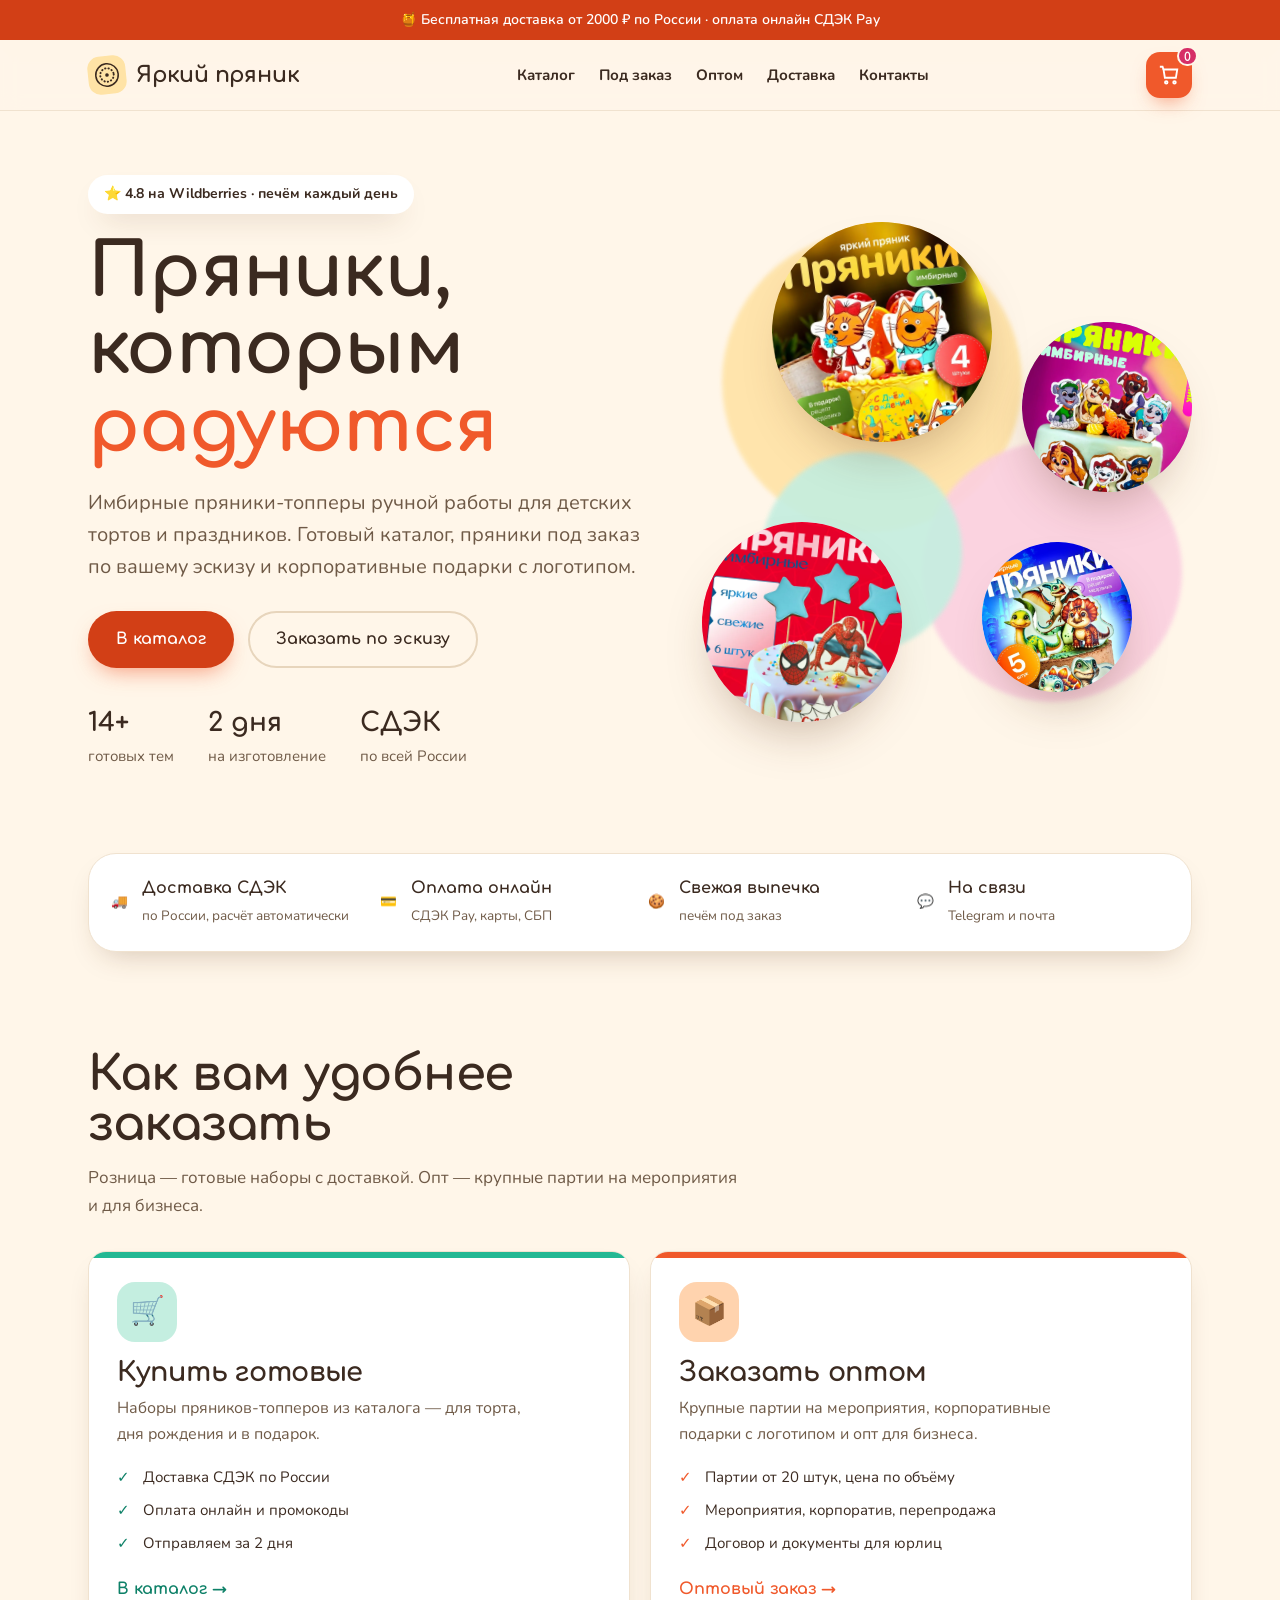
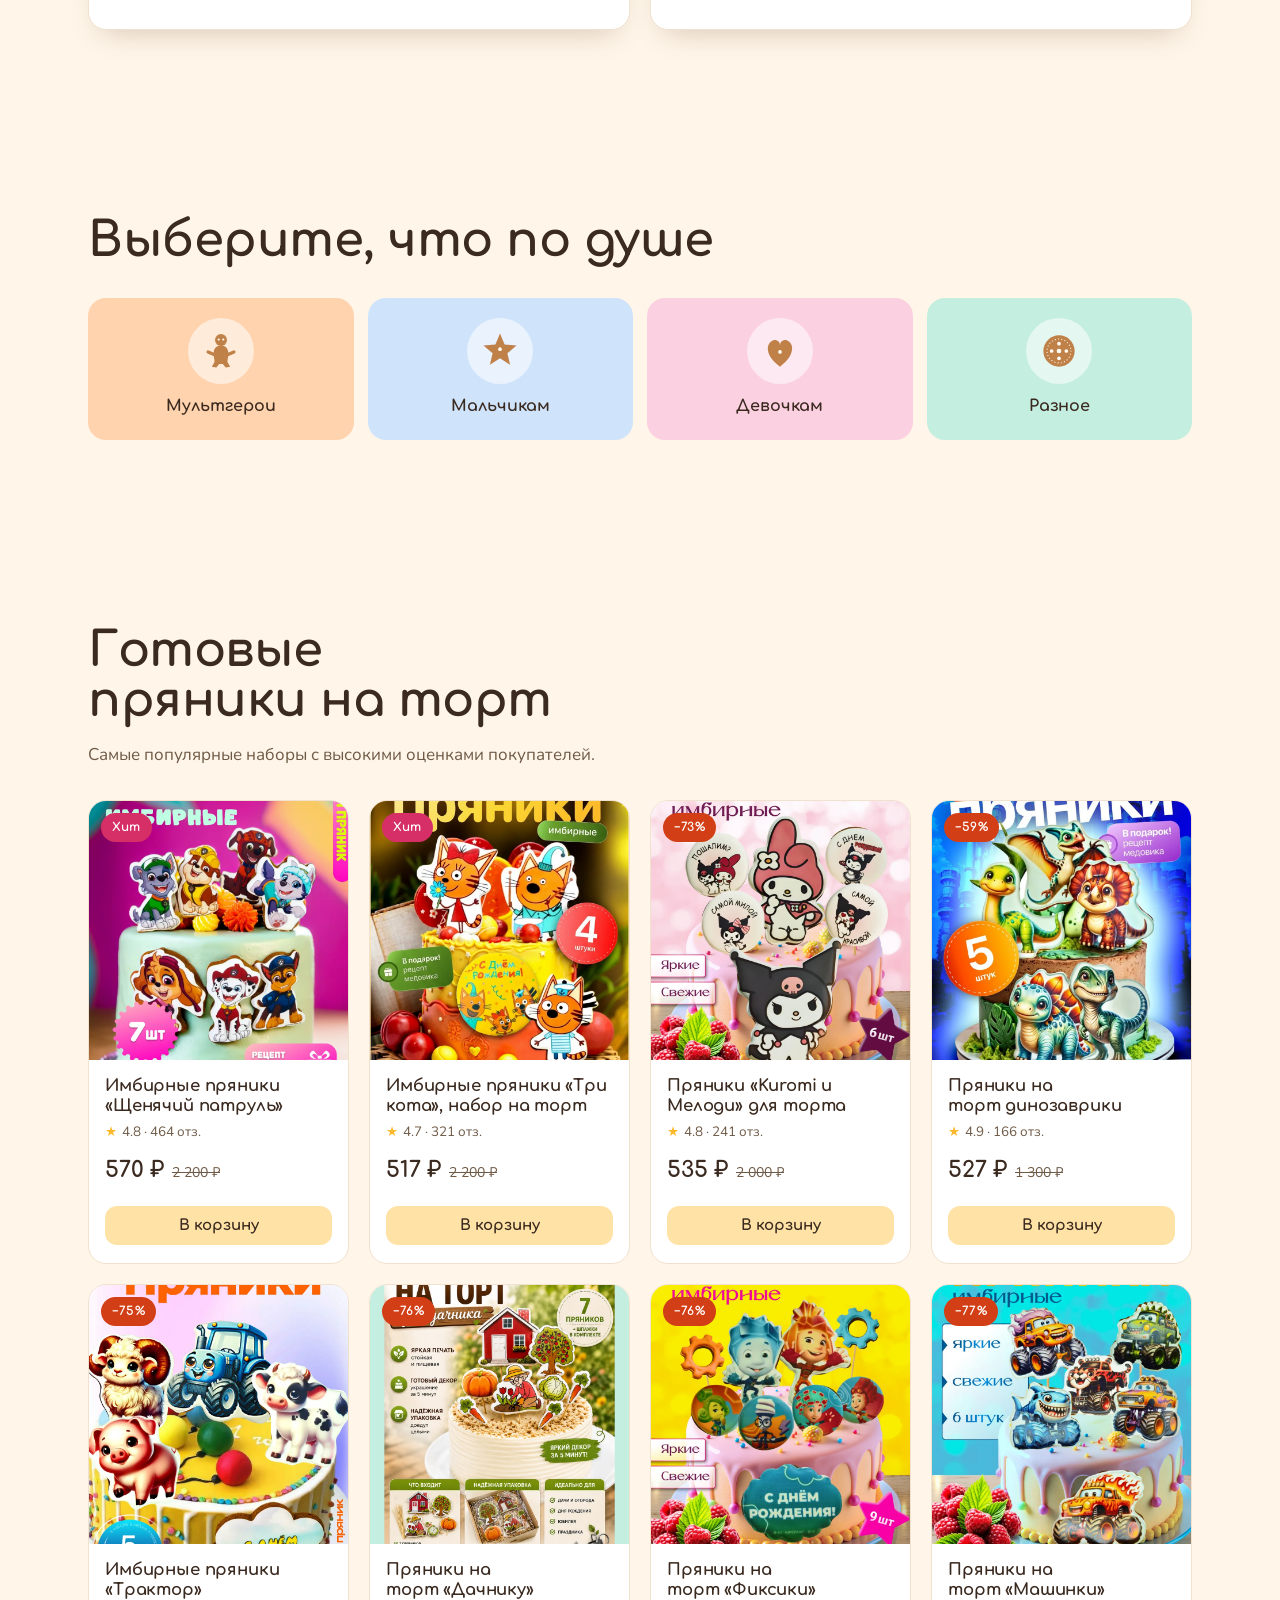
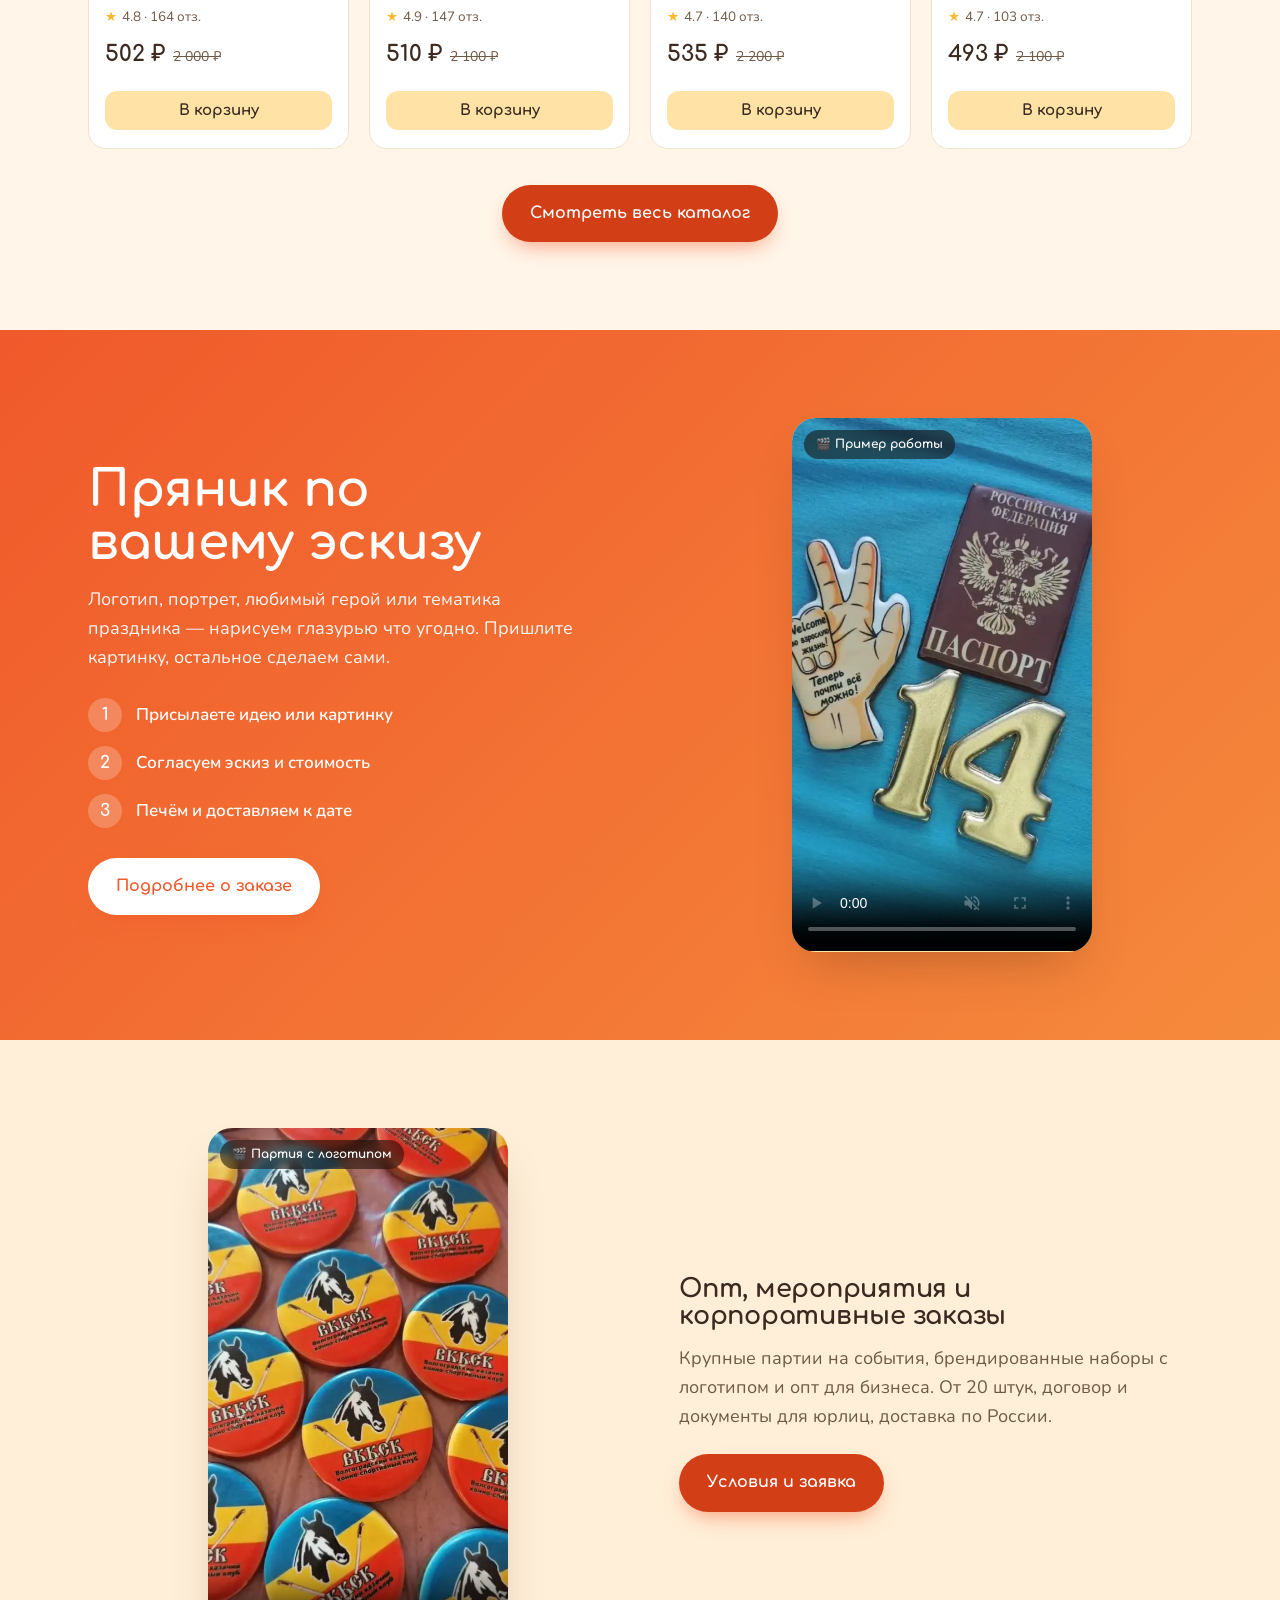
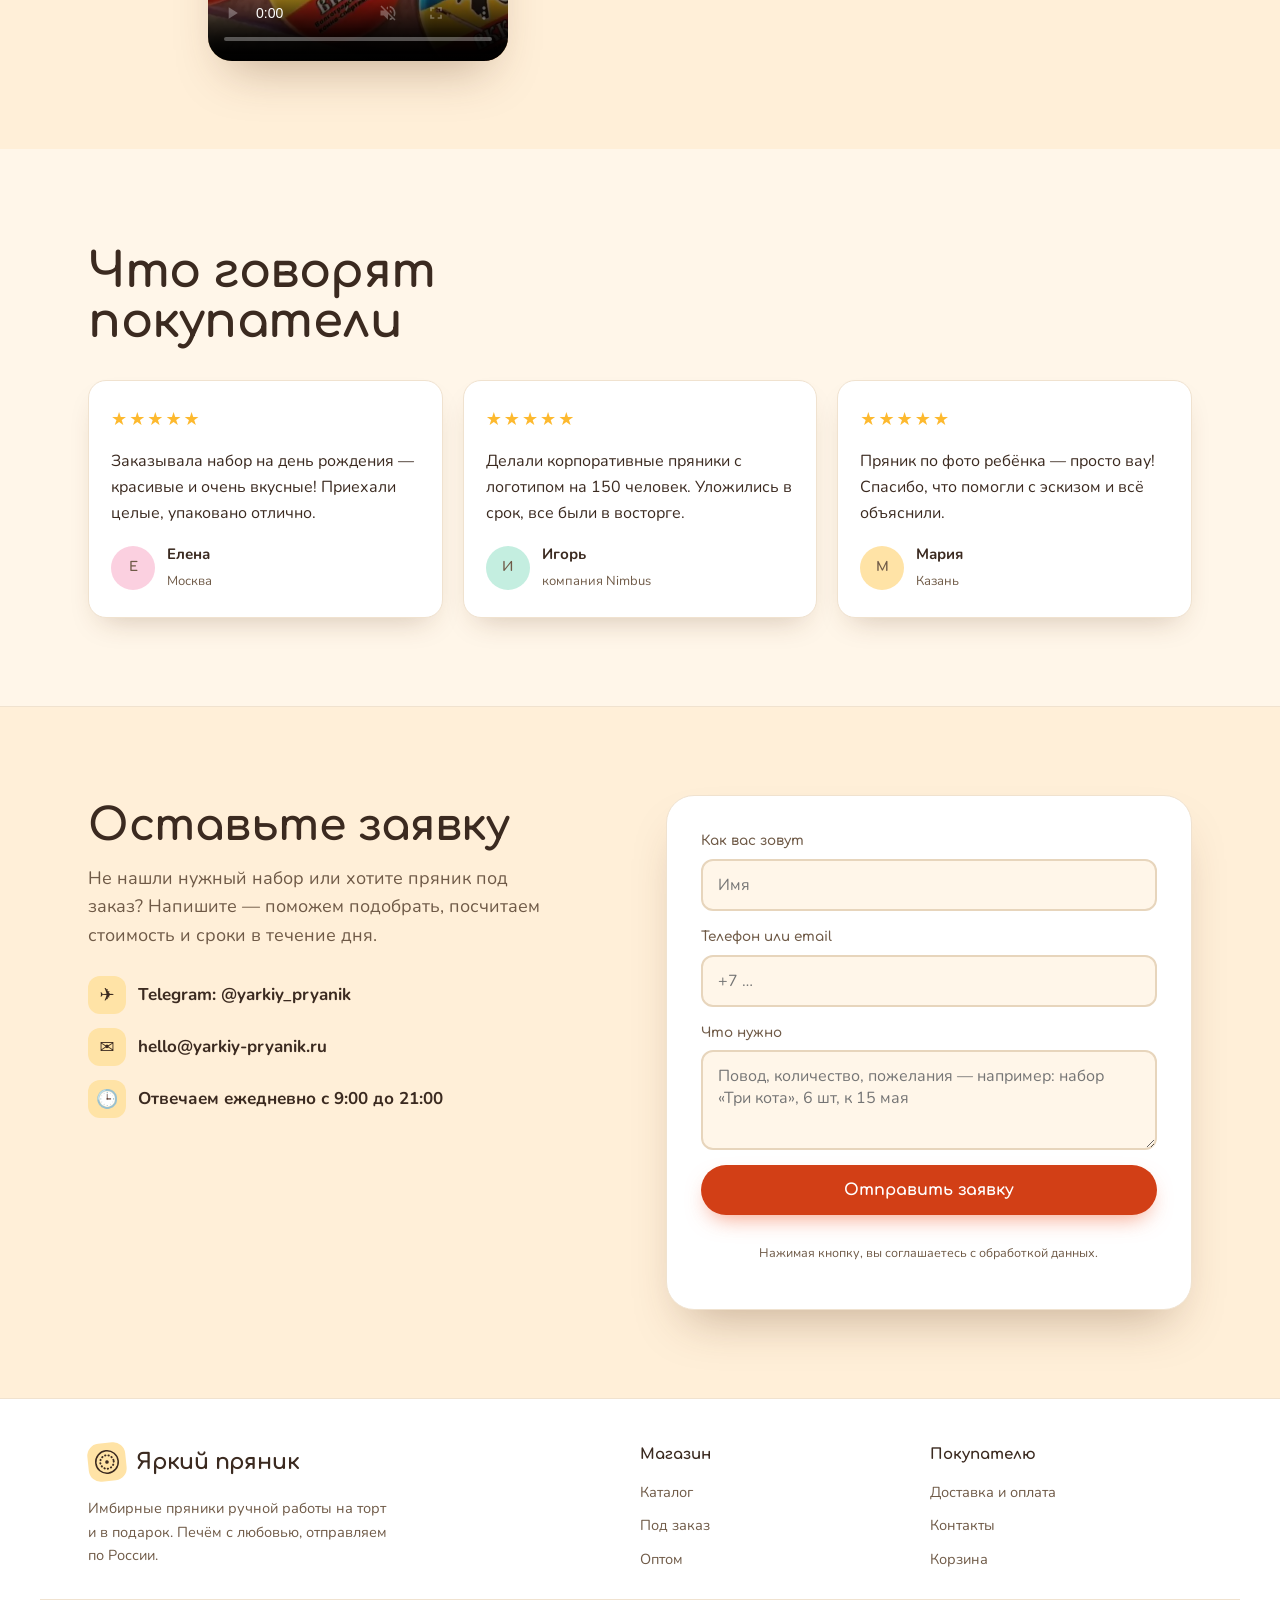
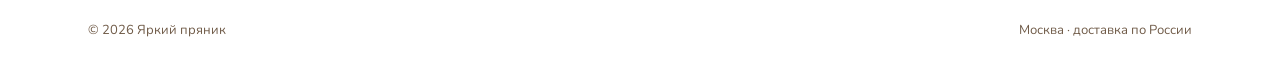
==== index.html @ 25a1122a "Яркий пряник — многостраничный сайт (каталог, опт/B2B, корзина) Статический сайт кондитерской: витри" ====
<!doctype html>
<html lang="ru">
<head>
<script>document.documentElement.classList.add("js")</script>
<meta charset="utf-8">
<meta name="viewport" content="width=device-width, initial-scale=1">
<link rel="icon" href='data:image/svg+xml,<svg xmlns="http://www.w3.org/2000/svg" viewBox="0 0 100 100"><circle cx="50" cy="50" r="46" fill="%23F0592B"/><circle cx="50" cy="50" r="30" fill="none" stroke="%23FFE3A6" stroke-width="6" stroke-dasharray="1 12" stroke-linecap="round"/><circle cx="50" cy="50" r="9" fill="%23FFE3A6"/></svg>'>
<title>Яркий пряник — имбирные пряники ручной работы на торт</title>
<meta name="description" content="Яркий пряник — имбирные пряники ручной работы на торт и в подарок. Готовый каталог, пряники под заказ по эскизу и корпоративные подарки. Доставка СДЭК по России.">
<meta property="og:type" content="website">
<meta property="og:site_name" content="Яркий пряник">
<meta property="og:locale" content="ru_RU">
<meta property="og:title" content="Яркий пряник — имбирные пряники ручной работы на торт">
<meta property="og:description" content="Яркий пряник — имбирные пряники ручной работы на торт и в подарок. Готовый каталог, пряники под заказ по эскизу и корпоративные подарки. Доставка СДЭК по России.">
<meta property="og:image" content="media/products/174032047.webp">
<meta name="twitter:card" content="summary_large_image">
<meta name="twitter:title" content="Яркий пряник — имбирные пряники ручной работы на торт">
<meta name="twitter:description" content="Яркий пряник — имбирные пряники ручной работы на торт и в подарок. Готовый каталог, пряники под заказ по эскизу и корпоративные подарки. Доставка СДЭК по России.">
<meta name="twitter:image" content="media/products/174032047.webp">
<meta name="theme-color" content="#F0592B">
<link rel="preconnect" href="https://fonts.googleapis.com">
<link rel="preconnect" href="https://fonts.gstatic.com" crossorigin>
<link rel="preload" as="style" href="https://fonts.googleapis.com/css2?family=Comfortaa:wght@500;600;700&family=Nunito:wght@400;500;600;700;800&display=swap" onload="this.onload=null;this.rel='stylesheet'">
<noscript><link rel="stylesheet" href="https://fonts.googleapis.com/css2?family=Comfortaa:wght@500;600;700&family=Nunito:wght@400;500;600;700;800&display=swap"></noscript>
<link rel="stylesheet" href="styles.css?v=20260707b">
</head>
<body id="top">
<a class="skip-link" href="#main">К содержимому</a>

<svg width="0" height="0" style="position:absolute" aria-hidden="true" focusable="false"><defs>
  <symbol id="ck-heart" viewBox="0 0 100 100"><path d="M50 84C22 64 18 40 30 30c9-8 20-2 20 8 0-10 11-16 20-8 12 10 8 34-20 54z" fill="#C08149"/><circle cx="50" cy="52" r="4" fill="#FFFCF4"/></symbol>
  <symbol id="ck-star" viewBox="0 0 100 100"><path d="M50 12l10 24 26 2-20 17 6 25-22-14-22 14 6-25-20-17 26-2z" fill="#C08149"/><circle cx="50" cy="46" r="4" fill="#FFFCF4"/></symbol>
  <symbol id="ck-man" viewBox="0 0 100 100"><circle cx="50" cy="26" r="13" fill="#C08149"/><path d="M50 38c12 0 16 8 16 18 0 8-2 12-2 18l6 10-10 2-6-8h-8l-6 8-10-2 6-10c0-6-2-10-2-18 0-10 4-18 16-18z" fill="#C08149"/><path d="M22 52l14 6M78 52l-14 6" stroke="#C08149" stroke-width="7" stroke-linecap="round"/><circle cx="45" cy="25" r="2.4" fill="#FFFCF4"/><circle cx="55" cy="25" r="2.4" fill="#FFFCF4"/></symbol>
  <symbol id="ck-flower" viewBox="0 0 100 100"><circle cx="50" cy="50" r="34" fill="#C08149"/><circle cx="50" cy="50" r="26" fill="none" stroke="#FFFCF4" stroke-width="2.5" stroke-dasharray="0.1 7" stroke-linecap="round"/><g fill="#FFFCF4"><circle cx="50" cy="34" r="4"/><circle cx="50" cy="66" r="4"/><circle cx="34" cy="50" r="4"/><circle cx="66" cy="50" r="4"/><circle cx="50" cy="50" r="5"/></g></symbol>
</defs></svg>

<!--#HEADER#-->
<div class="promo">🍯 Бесплатная доставка от 2000 ₽ по России · оплата онлайн СДЭК Pay</div>
<header class="top">
  <div class="wrap nav">
    <a class="brand" href="index.html" aria-label="Яркий пряник — на главную">
      <span class="brand-seal" aria-hidden="true"><svg viewBox="0 0 40 40" fill="none" stroke="currentColor" stroke-width="2"><circle cx="20" cy="20" r="15"/><circle cx="20" cy="20" r="9" stroke-dasharray="0.5 4" stroke-linecap="round" stroke-width="2.6"/><circle cx="20" cy="20" r="2.4" fill="currentColor" stroke="none"/></svg></span>
      Яркий пряник
    </a>
    <nav class="nav-links" aria-label="Основная навигация">
      <a href="catalog.html" data-nav>Каталог</a>
      <a href="custom.html" data-nav>Под заказ</a>
      <a href="corporate.html" data-nav>Оптом</a>
      <a href="delivery.html" data-nav>Доставка</a>
      <a href="contacts.html" data-nav>Контакты</a>
    </nav>
    <div class="nav-right">
      <a class="cart-btn" href="cart.html" aria-label="Корзина">
        <svg viewBox="0 0 24 24" fill="none" stroke="currentColor" stroke-width="2" aria-hidden="true"><path d="M6 6h15l-1.5 9h-12z"/><path d="M6 6L5 3H2"/><circle cx="9" cy="20" r="1.4"/><circle cx="18" cy="20" r="1.4"/></svg>
        <span class="cart-count" hidden>0</span>
      </a>
      <button class="burger" id="burger" aria-label="Меню" aria-expanded="false" aria-controls="mobileNav"><span></span><span></span><span></span></button>
    </div>
  </div>
</header>
<nav class="mobile-nav" id="mobileNav" aria-label="Мобильное меню">
  <a href="catalog.html" data-nav>Каталог</a>
  <a href="custom.html" data-nav>Под заказ</a>
  <a href="corporate.html" data-nav>Оптом</a>
  <a href="delivery.html" data-nav>Доставка и оплата</a>
  <a href="contacts.html" data-nav>Контакты</a>
</nav>
<!--/HEADER-->

<main id="main">
  <section class="hero">
    <div class="wrap hero-grid">
      <div class="hero-copy">
        <span class="pill-tag">⭐ 4.8 на Wildberries · печём каждый день</span>
        <h1>Пряники, которым <span class="hl">радуются</span></h1>
        <p class="lede">Имбирные пряники-топперы ручной работы для детских тортов и праздников. Готовый каталог, пряники под заказ по вашему эскизу и корпоративные подарки с логотипом.</p>
        <div class="hero-cta">
          <a class="btn primary" href="catalog.html">В каталог</a>
          <a class="btn ghost" href="custom.html">Заказать по эскизу</a>
        </div>
        <ul class="hero-facts">
          <li><b>14+</b> готовых тем</li>
          <li><b>2 дня</b> на изготовление</li>
          <li><b>СДЭК</b> по всей России</li>
        </ul>
      </div>
      <div class="hero-art" aria-hidden="true">
        <span class="blob b1"></span><span class="blob b2"></span><span class="blob b3"></span>
        <span class="cookie-disc d1 t-honey"><img src="media/products/174032047.webp" alt=""></span>
        <span class="cookie-disc d2 t-mint"><img src="media/products/174038071.webp" alt=""></span>
        <span class="cookie-disc d3 t-berry"><img src="media/products/281031742.webp" alt=""></span>
        <span class="cookie-disc d4 t-blue"><img src="media/products/295888663.webp" alt=""></span>
      </div>
    </div>
  </section>

  <section id="delivery-strip" class="trust-sec" style="padding-block:8px 0">
    <div class="wrap">
      <div class="trust-grid reveal">
        <div class="trust-item"><span class="ti-ico">🚚</span><div><b>Доставка СДЭК</b><span>по России, расчёт автоматически</span></div></div>
        <div class="trust-item"><span class="ti-ico">💳</span><div><b>Оплата онлайн</b><span>СДЭК Pay, карты, СБП</span></div></div>
        <div class="trust-item"><span class="ti-ico">🍪</span><div><b>Свежая выпечка</b><span>печём под заказ</span></div></div>
        <div class="trust-item"><span class="ti-ico">💬</span><div><b>На связи</b><span>Telegram и почта</span></div></div>
      </div>
    </div>
  </section>

  <section class="paths-sec">
    <div class="wrap">
      <div class="sec-head reveal"><h2>Как вам удобнее заказать</h2><p>Розница — готовые наборы с доставкой. Опт — крупные партии на мероприятия и для бизнеса.</p></div>
      <div class="paths reveal">
        <a class="path-card p-retail" href="catalog.html">
          <span class="path-ico">🛒</span>
          <h3>Купить готовые</h3>
          <p>Наборы пряников-топперов из каталога — для торта, дня рождения и в подарок.</p>
          <ul class="path-list">
            <li>Доставка СДЭК по России</li>
            <li>Оплата онлайн и промокоды</li>
            <li>Отправляем за 2 дня</li>
          </ul>
          <span class="path-cta">В каталог →</span>
        </a>
        <a class="path-card p-b2b" href="corporate.html">
          <span class="path-ico">📦</span>
          <h3>Заказать оптом</h3>
          <p>Крупные партии на мероприятия, корпоративные подарки с логотипом и опт для бизнеса.</p>
          <ul class="path-list">
            <li>Партии от 20 штук, цена по объёму</li>
            <li>Мероприятия, корпоратив, перепродажа</li>
            <li>Договор и документы для юрлиц</li>
          </ul>
          <span class="path-cta">Оптовый заказ →</span>
        </a>
      </div>
    </div>
  </section>

  <section class="cats">
    <div class="wrap">
      <div class="sec-head reveal"><h2>Выберите, что по душе</h2></div>
      <div class="cat-tiles reveal">
        <a class="cat-tile t-orange" href="catalog.html?cat=hero"><span class="ct-ico"><svg viewBox="0 0 100 100"><use href="#ck-man"/></svg></span>Мультгерои</a>
        <a class="cat-tile t-blue" href="catalog.html?cat=boy"><span class="ct-ico"><svg viewBox="0 0 100 100"><use href="#ck-star"/></svg></span>Мальчикам</a>
        <a class="cat-tile t-berry" href="catalog.html?cat=girl"><span class="ct-ico"><svg viewBox="0 0 100 100"><use href="#ck-heart"/></svg></span>Девочкам</a>
        <a class="cat-tile t-mint" href="catalog.html?cat=other"><span class="ct-ico"><svg viewBox="0 0 100 100"><use href="#ck-flower"/></svg></span>Разное</a>
      </div>
    </div>
  </section>

  <section class="catalog">
    <div class="wrap">
      <div class="sec-head reveal"><h2>Готовые пряники на торт</h2><p>Самые популярные наборы с высокими оценками покупателей.</p></div>
      <div class="product-grid reveal" id="homeGrid"></div>
      <div style="margin-top:36px;text-align:center"><a class="btn primary" href="catalog.html">Смотреть весь каталог</a></div>
    </div>
  </section>

  <section class="custom">
    <div class="wrap custom-in">
      <div class="custom-copy reveal">
        <h2>Пряник по вашему эскизу</h2>
        <p>Логотип, портрет, любимый герой или тематика праздника — нарисуем глазурью что угодно. Пришлите картинку, остальное сделаем сами.</p>
        <ol class="steps">
          <li><span>1</span>Присылаете идею или картинку</li>
          <li><span>2</span>Согласуем эскиз и стоимость</li>
          <li><span>3</span>Печём и доставляем к дате</li>
        </ol>
        <a class="btn primary" href="custom.html">Подробнее о заказе</a>
      </div>
      <div class="custom-media reveal">
        <div class="video-frame">
          <span class="vf-badge">🎬 Пример работы</span>
          <video class="lazy-video" poster="media/video/custom-poster.webp" muted loop playsinline preload="none" data-src="media/video/custom.mp4" aria-label="Пример пряников под заказ"></video>
        </div>
      </div>
    </div>
  </section>

  <section class="corp">
    <div class="wrap corp-home">
      <div class="video-frame reveal">
        <span class="vf-badge">🎬 Партия с логотипом</span>
        <video class="lazy-video" poster="media/video/corp-poster.webp" muted loop playsinline preload="none" data-src="media/video/corp.mp4" aria-label="Корпоративная партия пряников с логотипом"></video>
      </div>
      <div class="reveal">
        <h2>Опт, мероприятия и корпоративные заказы</h2>
        <p style="color:var(--muted);font-size:18px;margin:14px 0 24px;max-width:46ch">Крупные партии на события, брендированные наборы с логотипом и опт для бизнеса. От 20 штук, договор и документы для юрлиц, доставка по России.</p>
        <a class="btn primary" href="corporate.html">Условия и заявка</a>
      </div>
    </div>
  </section>

  <section class="reviews">
    <div class="wrap">
      <div class="sec-head reveal"><h2>Что говорят покупатели</h2></div>
      <div class="review-grid">
        <article class="review reveal"><div class="stars">★★★★★</div><p>Заказывала набор на день рождения — красивые и очень вкусные! Приехали целые, упаковано отлично.</p><div class="who"><span class="ava t-berry">Е</span><div><b>Елена</b><span>Москва</span></div></div></article>
        <article class="review reveal"><div class="stars">★★★★★</div><p>Делали корпоративные пряники с логотипом на 150 человек. Уложились в срок, все были в восторге.</p><div class="who"><span class="ava t-mint">И</span><div><b>Игорь</b><span>компания Nimbus</span></div></div></article>
        <article class="review reveal"><div class="stars">★★★★★</div><p>Пряник по фото ребёнка — просто вау! Спасибо, что помогли с эскизом и всё объяснили.</p><div class="who"><span class="ava t-honey">М</span><div><b>Мария</b><span>Казань</span></div></div></article>
      </div>
    </div>
  </section>

  <section class="corp" id="zayavka" style="border-top:1px solid var(--line)">
    <div class="wrap contact-grid">
      <div class="reveal">
        <h2 style="font-size:clamp(28px,4vw,44px);margin-top:8px">Оставьте заявку</h2>
        <p class="lede" style="color:var(--muted);font-size:18px;margin-top:14px;max-width:42ch">Не нашли нужный набор или хотите пряник под заказ? Напишите — поможем подобрать, посчитаем стоимость и сроки в течение дня.</p>
        <ul class="contact-list">
          <li><span class="cl-ico">✈️</span><a href="#">Telegram: @yarkiy_pryanik</a></li>
          <li><span class="cl-ico">✉️</span><a href="mailto:hello@yarkiy-pryanik.ru">hello@yarkiy-pryanik.ru</a></li>
          <li><span class="cl-ico">🕒</span><span>Отвечаем ежедневно с 9:00 до 21:00</span></li>
        </ul>
      </div>
      <form class="form-card reveal" id="leadForm">
        <div class="field"><label for="ln">Как вас зовут</label><input id="ln" type="text" placeholder="Имя" required></div>
        <div class="field"><label for="lp">Телефон или email</label><input id="lp" type="text" placeholder="+7 …" required></div>
        <div class="field"><label for="lm">Что нужно</label><textarea id="lm" placeholder="Повод, количество, пожелания — например: набор «Три кота», 6 шт, к 15 мая"></textarea></div>
        <button class="btn primary block" type="submit">Отправить заявку</button>
        <p class="form-note">Нажимая кнопку, вы соглашаетесь с обработкой данных.</p>
      </form>
    </div>
  </section>
</main>

<!--#FOOTER#-->
<footer class="foot">
  <div class="wrap foot-in">
    <div class="foot-brand">
      <a class="brand" href="index.html"><span class="brand-seal" aria-hidden="true"><svg viewBox="0 0 40 40" fill="none" stroke="currentColor" stroke-width="2"><circle cx="20" cy="20" r="15"/><circle cx="20" cy="20" r="9" stroke-dasharray="0.5 4" stroke-linecap="round" stroke-width="2.6"/><circle cx="20" cy="20" r="2.4" fill="currentColor" stroke="none"/></svg></span>Яркий пряник</a>
      <p>Имбирные пряники ручной работы на торт и в подарок. Печём с любовью, отправляем по России.</p>
    </div>
    <nav class="foot-col" aria-label="Магазин"><b>Магазин</b><a href="catalog.html">Каталог</a><a href="custom.html">Под заказ</a><a href="corporate.html">Оптом</a></nav>
    <nav class="foot-col" aria-label="Покупателю"><b>Покупателю</b><a href="delivery.html">Доставка и оплата</a><a href="contacts.html">Контакты</a><a href="cart.html">Корзина</a></nav>
  </div>
  <div class="wrap foot-bottom"><small>© <span data-year>2026</span> Яркий пряник</small><small>Москва · доставка по России</small></div>
</footer>
<!--/FOOTER-->

<script src="products.js?v=20260707b"></script>
<script src="app.js?v=20260707b" onerror="document.querySelectorAll('.reveal').forEach(e=>e.classList.add('in'))"></script>
<script>
  document.getElementById('homeGrid').innerHTML =
    [...YP.products].sort((a,b)=>(b.reviews||0)-(a.reviews||0)).slice(0,8).map(YP.cardHTML).join('');
  document.getElementById('leadForm').addEventListener('submit', e => {
    e.preventDefault(); toast('Спасибо! Заявка отправлена — ответим сегодня 🍯'); e.target.reset();
  });
</script>
</body>
</html>
---- styles.css ----
/* ============================================================
   Яркий пряник — многостраничный магазин. Дизайн-система.
   ============================================================ */
:root {
  --cream:#FFF6E9; --cream-2:#FFEFD8; --card:#FFFFFF; --ink:#3B2A20; --muted:#6F5A47;
  --line:#F0E2CF; --line-2:#E7D5BC;
  --brand:#F0592B; --brand-d:#D23F16; --brand-dd:#B8340F; --honey:#FDB92E; --berry:#E8447C; --berry-d:#D62E67; --mint:#23B893; --mint-d:#0E8168; --blue:#3E8EDE; --lilac:#9B6BE0; --on-brand:#fff;
  --t-honey:#FFE3A6; --t-orange:#FFD3AE; --t-berry:#FBD0E0; --t-mint:#C4EEE0; --t-blue:#CFE4FB; --t-lilac:#E6D8FA;
  --maxw:1200px; --gutter:clamp(18px,4.5vw,48px); --r:18px; --r-lg:28px;
  --shadow:0 14px 30px -14px rgba(90,50,20,.28); --shadow-lg:0 26px 50px -20px rgba(90,50,20,.35);
  --display:"Comfortaa","Nunito",system-ui,sans-serif;
  --body:"Nunito",ui-sans-serif,system-ui,-apple-system,"Segoe UI",Arial,sans-serif;
  --ease:cubic-bezier(.22,.7,.3,1);
}

.t-honey{--tile:var(--t-honey)}.t-orange{--tile:var(--t-orange)}.t-berry{--tile:var(--t-berry)}.t-mint{--tile:var(--t-mint)}.t-blue{--tile:var(--t-blue)}.t-lilac{--tile:var(--t-lilac)}

*{box-sizing:border-box}
html{scroll-behavior:smooth}
@media (prefers-reduced-motion:reduce){html{scroll-behavior:auto}}
body{margin:0;background:var(--cream);color:var(--ink);font-family:var(--body);font-size:17px;line-height:1.6;-webkit-font-smoothing:antialiased;overflow-x:hidden}
body.menu-open{overflow:hidden}
a{color:inherit}
img,svg{max-width:100%}
::selection{background:var(--honey);color:#3B2A20}
.wrap{width:100%;max-width:var(--maxw);margin-inline:auto;padding-inline:var(--gutter)}
h1,h2,h3{margin:0;font-family:var(--display);font-weight:700;line-height:1.05;letter-spacing:-.01em;text-wrap:balance}
.eyebrow{display:inline-block;font-family:var(--display);font-weight:700;font-size:13px;letter-spacing:.08em;text-transform:uppercase;color:var(--brand)}
.eyebrow.light{color:var(--honey)}
a:focus-visible,button:focus-visible,input:focus-visible,textarea:focus-visible,select:focus-visible,summary:focus-visible{outline:3px solid var(--brand);outline-offset:3px}
.center{text-align:center}
.skip-link{position:fixed;left:16px;top:-60px;z-index:200;background:var(--ink);color:var(--cream);font-family:var(--display);font-weight:700;font-size:15px;padding:11px 20px;border-radius:0 0 14px 14px;text-decoration:none;transition:top .2s var(--ease)}
.skip-link:focus{top:0;outline:3px solid var(--brand);outline-offset:2px}

/* ---------- Buttons ---------- */
.btn{display:inline-flex;align-items:center;justify-content:center;gap:8px;font-family:var(--display);font-weight:700;font-size:16px;padding:14px 26px;border-radius:999px;border:2px solid transparent;cursor:pointer;text-decoration:none;transition:transform .18s var(--ease),box-shadow .18s var(--ease),background .18s,color .18s}
.btn.primary{background:var(--brand-d);color:var(--on-brand);box-shadow:0 10px 22px -8px rgba(240,89,43,.6)}
.btn.primary:hover{background:var(--brand-dd);transform:translateY(-2px);box-shadow:0 16px 28px -8px rgba(240,89,43,.7)}
.btn.ghost{background:transparent;color:var(--ink);border-color:var(--line-2)}
.btn.ghost:hover{background:var(--card);transform:translateY(-2px);box-shadow:var(--shadow)}
.btn.block{width:100%}
.btn:active{transform:translateY(0)}
.btn[disabled]{opacity:.5;cursor:not-allowed}

/* ---------- Promo + Header ---------- */
.promo{background:var(--brand-d);color:#fff;text-align:center;font-weight:600;font-size:14px;padding:9px 16px}
.top{position:sticky;top:0;z-index:60;background:color-mix(in srgb,var(--cream) 90%,transparent);backdrop-filter:saturate(140%) blur(10px);border-bottom:1px solid var(--line)}
.nav{display:flex;align-items:center;justify-content:space-between;height:70px;gap:16px}
.brand{display:inline-flex;align-items:center;gap:10px;font-family:var(--display);font-weight:700;font-size:22px;text-decoration:none;letter-spacing:-.01em;white-space:nowrap}
.brand-seal{width:38px;height:38px;flex:none;background:var(--t-honey);border-radius:12px;display:grid;place-items:center;transform:rotate(-6deg)}
.brand-seal svg{width:30px;height:30px}
.nav-links{display:flex;gap:24px;font-weight:700;font-size:15px}
.nav-links a{text-decoration:none;color:var(--ink);position:relative;padding:4px 0;transition:color .15s}
.nav-links a::after{content:"";position:absolute;left:0;right:0;bottom:-2px;height:2px;background:var(--brand);border-radius:2px;transform:scaleX(0);transform-origin:left;transition:transform .22s var(--ease)}
.nav-links a:hover{color:var(--brand)}
.nav-links a:hover::after,.nav-links a.active::after{transform:scaleX(1)}
.nav-links a.active{color:var(--brand)}
.nav-right{display:flex;align-items:center;gap:10px}
.icon-btn{width:42px;height:42px;border:none;background:var(--card);color:var(--ink);border-radius:12px;display:grid;place-items:center;cursor:pointer;box-shadow:var(--shadow);transition:transform .15s}
.icon-btn:hover{transform:translateY(-2px)}
.icon-btn svg{width:19px;height:19px}
.cart-btn{position:relative;width:46px;height:46px;background:var(--brand);color:#fff;border-radius:14px;display:grid;place-items:center;text-decoration:none;box-shadow:0 10px 20px -8px rgba(240,89,43,.6);transition:transform .15s}
.cart-btn:hover{transform:translateY(-2px)}
.cart-btn svg{width:22px;height:22px}
.cart-count{position:absolute;top:-6px;right:-6px;min-width:20px;height:20px;padding:0 5px;background:var(--berry-d);color:#fff;border-radius:999px;font-family:var(--display);font-weight:700;font-size:12px;display:grid;place-items:center;border:2px solid var(--cream)}
.cart-btn.bump{animation:bump .4s var(--ease)}
@keyframes bump{30%{transform:scale(1.18)}60%{transform:scale(.94)}}
/* burger */
.burger{display:none;width:42px;height:42px;border:none;background:var(--card);border-radius:12px;box-shadow:var(--shadow);cursor:pointer;position:relative}
.burger span{position:absolute;left:11px;right:11px;height:2px;background:var(--ink);border-radius:2px;transition:transform .25s var(--ease),opacity .2s}
.burger span:nth-child(1){top:14px}.burger span:nth-child(2){top:20px}.burger span:nth-child(3){top:26px}
.burger.is-open span:nth-child(1){transform:translateY(6px) rotate(45deg)}
.burger.is-open span:nth-child(2){opacity:0}
.burger.is-open span:nth-child(3){transform:translateY(-6px) rotate(-45deg)}
/* mobile drawer */
.mobile-nav{position:fixed;left:0;right:0;top:0;padding:118px 24px 32px;background:var(--cream);border-bottom:1px solid var(--line);box-shadow:var(--shadow-lg);transform:translateY(-100%);transition:transform .32s var(--ease);z-index:55;display:flex;flex-direction:column;gap:6px}
.mobile-nav.open{transform:translateY(0)}
.mobile-nav a{text-decoration:none;font-family:var(--display);font-weight:700;font-size:20px;padding:14px 8px;border-bottom:1px solid var(--line);color:var(--ink)}
.mobile-nav a.active{color:var(--brand)}
@media (max-width:880px){.nav-links{display:none}.burger{display:block}.promo{font-size:12.5px;white-space:nowrap;overflow:hidden;text-overflow:ellipsis}.brand{font-size:20px}}
@media (min-width:881px){.mobile-nav{display:none}}

/* ---------- Section base ---------- */
section{padding-block:clamp(48px,7vw,88px)}
.sec-head{max-width:660px;margin-bottom:32px}
.sec-head.center{margin-inline:auto;text-align:center}
.sec-head h2{font-size:clamp(30px,4.4vw,48px);font-weight:700;margin-top:10px}
.sec-head p{color:var(--muted);font-size:17px;margin:14px 0 0}
/* прячем только если JS реально загрузился — иначе контент виден сразу (важно на медленном мобильном) */
.js .reveal{opacity:0;transform:translateY(24px);transition:opacity .7s var(--ease),transform .7s var(--ease)}
.js .reveal.in{opacity:1;transform:none}
/* каскад: карточки в сетках проявляются друг за другом, а не разом */
.grid-3>.reveal:nth-child(2),.grid-4>.reveal:nth-child(2),.review-grid>.reveal:nth-child(2){transition-delay:.07s}
.grid-3>.reveal:nth-child(3),.grid-4>.reveal:nth-child(3),.review-grid>.reveal:nth-child(3){transition-delay:.14s}
.grid-4>.reveal:nth-child(4){transition-delay:.21s}
@media (prefers-reduced-motion:reduce){.reveal{opacity:1;transform:none;transition:none}.grid-3>.reveal,.grid-4>.reveal,.review-grid>.reveal{transition-delay:0s}}

/* ---------- Page hero (внутренние страницы) ---------- */
.page-hero{background:var(--cream-2);border-bottom:1px solid var(--line);padding-block:clamp(28px,4vw,52px)}
.crumbs{display:flex;gap:8px;font-size:14px;color:var(--muted);margin-bottom:14px;flex-wrap:wrap}
.crumbs a{text-decoration:none}.crumbs a:hover{color:var(--brand)}
.crumbs span{opacity:.6}
.page-hero h1{font-size:clamp(32px,5vw,54px);font-weight:700}
.page-hero p{color:var(--muted);font-size:18px;margin:14px 0 0;max-width:60ch}

/* ---------- Home hero ---------- */
.hero{padding-block:clamp(30px,5vw,64px) clamp(40px,6vw,80px)}
.hero-grid{display:grid;grid-template-columns:1.05fr .95fr;gap:clamp(28px,4vw,56px);align-items:center}
@media (max-width:900px){.hero-grid{grid-template-columns:1fr}}
.pill-tag{display:inline-block;background:var(--card);color:var(--ink);font-weight:700;font-size:14px;padding:8px 16px;border-radius:999px;box-shadow:var(--shadow)}
.hero h1{font-size:clamp(40px,6.4vw,74px);font-weight:700;margin-top:20px}
.hero h1 .hl{color:var(--brand);white-space:nowrap}
.hero .lede{font-size:clamp(17px,1.9vw,20px);color:var(--muted);max-width:46ch;margin:20px 0 0}
.hero-cta{display:flex;flex-wrap:wrap;gap:14px;margin-top:28px}
.hero-facts{display:flex;flex-wrap:wrap;gap:24px 34px;list-style:none;padding:0;margin:34px 0 0}
.hero-facts li{font-size:15px;color:var(--muted)}
.hero-facts b{display:block;font-family:var(--display);font-weight:700;font-size:26px;color:var(--ink)}
.hero-art{position:relative;aspect-ratio:1/1;min-height:320px}
.blob{position:absolute;border-radius:50%;filter:blur(2px);opacity:.9}
.b1{width:60%;height:60%;background:var(--t-honey);top:2%;left:6%}
.b2{width:52%;height:52%;background:var(--t-berry);bottom:4%;right:2%}
.b3{width:40%;height:40%;background:var(--t-mint);bottom:14%;left:14%}
.cookie-disc{position:absolute;border-radius:50%;background:var(--tile);display:grid;place-items:center;box-shadow:var(--shadow-lg);overflow:hidden}
.cookie-disc img{width:100%;height:100%;object-fit:cover}
.hero-art .cookie-disc{width:44%;aspect-ratio:1}
.hero-art .d1{top:0;left:16%;transform:rotate(-8deg)}
.hero-art .d2{top:20%;right:0;width:34%;transform:rotate(9deg)}
.hero-art .d3{bottom:0;left:2%;width:40%;transform:rotate(6deg)}
.hero-art .d4{bottom:6%;right:12%;width:30%;transform:rotate(-10deg)}
@media (prefers-reduced-motion:no-preference){.hero-art .cookie-disc{animation:bob 6s var(--ease) infinite}.hero-art .d2{animation-delay:-1.5s}.hero-art .d3{animation-delay:-3s}.hero-art .d4{animation-delay:-4.5s}}
@keyframes bob{50%{transform:translateY(-12px)}}

/* ---------- Trust ---------- */
.trust-grid{display:grid;grid-template-columns:repeat(4,1fr);gap:16px;background:var(--card);border:1px solid var(--line);border-radius:var(--r-lg);padding:22px;box-shadow:var(--shadow)}
@media (max-width:820px){.trust-grid{grid-template-columns:1fr 1fr}}
@media (max-width:480px){.trust-grid{grid-template-columns:1fr}}
.trust-item{display:flex;gap:14px;align-items:center}
.ti-ico{font-size:26px;flex:none}
.trust-item b{display:block;font-family:var(--display);font-size:16px}
.trust-item span{font-size:13.5px;color:var(--muted)}

/* ---------- Categories ---------- */
.cat-tiles{display:grid;grid-template-columns:repeat(4,1fr);gap:14px}
@media (max-width:520px){.cat-tiles{grid-template-columns:repeat(2,1fr)}}
.cat-tile{background:var(--tile);border:none;border-radius:var(--r);padding:20px 12px;cursor:pointer;font-family:var(--display);font-weight:700;font-size:16px;color:var(--ink);text-decoration:none;display:flex;flex-direction:column;align-items:center;gap:10px;transition:transform .16s var(--ease),box-shadow .16s var(--ease)}
.cat-tile:hover{transform:translateY(-4px);box-shadow:var(--shadow-lg)}
.ct-ico{width:66px;height:66px;background:rgba(255,255,255,.55);border-radius:50%;display:grid;place-items:center}
.ct-ico svg{width:46px;height:46px}

/* ---------- Toolbar (каталог) ---------- */
.toolbar{display:flex;flex-wrap:wrap;gap:14px;align-items:center;justify-content:space-between;margin-bottom:26px}
.chips{display:flex;flex-wrap:wrap;gap:9px}
.chip{font-family:var(--display);font-weight:600;font-size:14.5px;padding:9px 16px;border-radius:999px;border:2px solid var(--line-2);background:var(--card);color:var(--ink);cursor:pointer;transition:all .15s}
.chip:hover{border-color:var(--brand);color:var(--brand)}
.chip.is-active{background:var(--brand);border-color:var(--brand);color:#fff}
.tools-right{display:flex;gap:10px;align-items:center;flex:1;justify-content:flex-end;flex-wrap:wrap}
.search{position:relative;min-width:200px;max-width:300px;flex:1}
.search svg{position:absolute;left:14px;top:50%;transform:translateY(-50%);width:18px;height:18px;color:var(--muted)}
.search input{width:100%;font-family:var(--body);font-size:16px;padding:12px 14px 12px 42px;border-radius:999px;border:2px solid var(--line-2);background:var(--card);color:var(--ink)}
.search input:hover{border-color:var(--muted)}
.sort{font-family:var(--body);font-size:15px;padding:12px 16px;border-radius:999px;border:2px solid var(--line-2);background:var(--card);color:var(--ink);cursor:pointer}

/* ---------- Product grid + card ---------- */
.product-grid{display:grid;grid-template-columns:repeat(4,1fr);gap:20px}
@media (max-width:1000px){.product-grid{grid-template-columns:repeat(3,1fr)}}
@media (max-width:720px){.product-grid{grid-template-columns:repeat(2,1fr)}}
@media (max-width:420px){.product-grid{grid-template-columns:1fr}}
.card{position:relative;background:var(--card);border:1px solid var(--line);border-radius:var(--r);overflow:hidden;display:flex;flex-direction:column;transition:transform .18s var(--ease),box-shadow .18s var(--ease)}
.card:hover{transform:translateY(-6px);box-shadow:var(--shadow-lg)}
.card-media-link{display:block}
.card-media{position:relative;aspect-ratio:1/1;background:var(--tile);overflow:hidden}
.card-media img{width:100%;height:100%;object-fit:cover;display:block;transition:transform .5s var(--ease)}
.card:hover .card-media img{transform:scale(1.05)}
.badge{position:absolute;top:12px;left:12px;z-index:2;font-family:var(--display);font-weight:700;font-size:12px;padding:5px 11px;border-radius:999px;color:#fff;letter-spacing:.02em}
.badge.hit{background:var(--berry-d)}.badge.new{background:var(--mint-d)}.badge.sale{background:var(--brand-d)}
.card-body{padding:16px 16px 18px;display:flex;flex-direction:column;gap:6px;flex:1}
.card-title{text-decoration:none;color:inherit}
/* вся карточка кликабельна: растянутая ссылка заголовка на всю площадь, кнопка «В корзину» — выше */
.card .card-title::after{content:"";position:absolute;inset:0;z-index:1}
.card-title h3{font-size:16.5px;font-weight:700;line-height:1.2;display:-webkit-box;-webkit-line-clamp:2;-webkit-box-orient:vertical;overflow:hidden;min-height:2.4em;transition:color .15s}
.card-title:hover h3{color:var(--brand)}
.rating{font-size:13.5px;color:var(--muted);display:flex;align-items:center;gap:5px}
.rating .star{color:var(--honey)}
.price{margin-top:auto;display:flex;align-items:baseline;gap:8px;padding-top:4px}
.price b{font-family:var(--display);font-weight:700;font-size:22px}
.price s{color:var(--muted);font-size:14px}
.add{position:relative;z-index:2;margin-top:12px;width:100%;padding:11px;border:none;border-radius:12px;background:var(--t-honey);color:var(--ink);font-family:var(--display);font-weight:700;font-size:15px;cursor:pointer;transition:background .15s,transform .12s}
.add:hover{background:var(--honey)}
.add:active{transform:scale(.97)}
.add.added{background:var(--mint-d);color:#fff}
.empty{grid-column:1/-1;text-align:center;color:var(--muted);font-size:17px;padding:40px 0}

/* ---------- PDP ---------- */
.pdp{padding-block:clamp(30px,4vw,56px)}
.pdp-grid{display:grid;grid-template-columns:1.05fr 1fr;gap:clamp(28px,4vw,52px);align-items:start}
@media (max-width:860px){.pdp-grid{grid-template-columns:1fr}}
.gallery{position:sticky;top:90px}
@media (max-width:860px){.gallery{position:static}}
.g-main{border-radius:var(--r-lg);overflow:hidden;background:var(--tile);aspect-ratio:1/1;box-shadow:var(--shadow)}
.g-main img{width:100%;height:100%;object-fit:cover;display:block}
.g-thumbs{display:flex;gap:12px;margin-top:14px;flex-wrap:wrap}
.g-thumb{width:76px;height:76px;border-radius:14px;overflow:hidden;border:2px solid transparent;background:var(--tile);cursor:pointer;padding:0;transition:border-color .15s,transform .15s}
.g-thumb img{width:100%;height:100%;object-fit:cover}
.g-thumb.active{border-color:var(--brand)}
.g-thumb:hover{transform:translateY(-2px)}
.pdp-info h1{font-size:clamp(26px,3.4vw,40px);font-weight:700}
.pdp-rating{display:flex;align-items:center;gap:8px;color:var(--muted);font-size:15px;margin-top:12px}
.pdp-rating .star{color:var(--honey)}
.pdp-price{display:flex;align-items:baseline;gap:12px;margin:20px 0;flex-wrap:wrap}
.pdp-price b{font-family:var(--display);font-weight:700;font-size:38px}
.pdp-price s{color:var(--muted);font-size:20px}
.pdp-price .disc{background:var(--brand);color:#fff;font-family:var(--display);font-weight:700;font-size:14px;padding:4px 12px;border-radius:999px}
.pdp-desc{color:var(--muted);font-size:16.5px;line-height:1.65}
.pdp-buy{display:flex;gap:14px;align-items:center;margin:24px 0;flex-wrap:wrap}
.stepper{display:inline-flex;align-items:center;border:2px solid var(--line-2);border-radius:999px;overflow:hidden}
.stepper button{width:44px;height:48px;border:none;background:var(--card);color:var(--ink);font-size:22px;font-family:var(--display);cursor:pointer;transition:background .15s}
.stepper button:hover{background:var(--cream-2)}
.stepper span{min-width:44px;text-align:center;font-family:var(--display);font-weight:700;font-size:17px}
.pdp-meta{display:flex;flex-direction:column;gap:12px;margin-top:24px;border-top:1px solid var(--line);padding-top:24px}
.pdp-meta div{display:flex;gap:12px;align-items:flex-start;font-size:15px;color:var(--muted)}
.pdp-meta .m-ico{font-size:20px}

/* ---------- Custom / steps ---------- */
.custom{background:linear-gradient(135deg,var(--brand),#F58A3C);color:#fff}
.custom-in{display:grid;grid-template-columns:1.05fr .95fr;gap:clamp(28px,4vw,56px);align-items:center}
@media (max-width:900px){.custom-in{grid-template-columns:1fr}}
.custom h2{font-size:clamp(30px,4.4vw,50px);font-weight:700;margin-top:10px}
.custom p{font-size:18px;opacity:.95;max-width:46ch;margin:16px 0 0}
.steps{list-style:none;padding:0;margin:26px 0 30px;display:flex;flex-direction:column;gap:14px}
.steps li{display:flex;align-items:center;gap:14px;font-weight:600;font-size:17px}
.steps span{width:34px;height:34px;flex:none;background:rgba(255,255,255,.22);border-radius:50%;display:grid;place-items:center;font-family:var(--display);font-weight:700}
.custom .btn.primary{background:#fff;color:var(--brand)}
.custom .btn.primary:hover{background:#fff;color:var(--brand-d)}
.custom-art{position:relative;aspect-ratio:1/1;min-height:280px}
.custom-art .cookie-disc{box-shadow:0 24px 44px -18px rgba(0,0,0,.5)}
.custom-art .big{width:56%;top:6%;left:6%;transform:rotate(-6deg)}
.custom-art .mid{width:44%;bottom:4%;right:6%;transform:rotate(8deg)}
.custom-art .sm{width:32%;bottom:24%;left:2%;transform:rotate(-12deg)}

/* ---------- Cards grids (corp / features) ---------- */
.grid-4{display:grid;grid-template-columns:repeat(4,1fr);gap:18px}
@media (max-width:900px){.grid-4{grid-template-columns:1fr 1fr}}
@media (max-width:520px){.grid-4{grid-template-columns:1fr}}
.grid-3{display:grid;grid-template-columns:repeat(3,1fr);gap:18px}
@media (max-width:820px){.grid-3{grid-template-columns:1fr}}
.info-card{background:var(--card);border:1px solid var(--line);border-radius:var(--r);padding:24px 22px;box-shadow:var(--shadow)}
.info-card .ic-ico{width:56px;height:56px;border-radius:16px;background:var(--tile);display:grid;place-items:center;font-size:26px;margin-bottom:14px}
.info-card h3{font-size:19px;font-weight:700}
.info-card p{margin:8px 0 0;font-size:14.5px;color:var(--muted)}
.corp{background:var(--cream-2)}

/* ---------- Два пути: розница / опт ---------- */
.paths{display:grid;grid-template-columns:1fr 1fr;gap:20px}
@media (max-width:760px){.paths{grid-template-columns:1fr}}
.path-card{position:relative;display:flex;flex-direction:column;text-decoration:none;color:var(--ink);border-radius:var(--r);padding:30px 28px 26px;border:1px solid var(--line);background:var(--card);box-shadow:var(--shadow);overflow:hidden;transition:transform .16s var(--ease),box-shadow .16s var(--ease)}
.path-card::before{content:"";position:absolute;inset:0 0 auto;height:6px}
.path-card.p-retail::before{background:var(--mint)}
.path-card.p-b2b::before{background:var(--brand)}
.path-card:hover{transform:translateY(-5px);box-shadow:var(--shadow-lg)}
.path-ico{width:60px;height:60px;border-radius:18px;display:grid;place-items:center;font-size:28px;margin-bottom:16px}
.p-retail .path-ico{background:var(--t-mint)}
.p-b2b .path-ico{background:var(--t-orange)}
.path-card h3{font-family:var(--display);font-weight:700;font-size:clamp(22px,2.6vw,27px)}
.path-card>p{margin:10px 0 0;color:var(--muted);font-size:16px;max-width:42ch}
.path-list{list-style:none;padding:0;margin:18px 0 0;display:flex;flex-direction:column;gap:9px}
.path-list li{position:relative;padding-left:26px;font-size:15px;color:var(--ink)}
.path-list li::before{content:"✓";position:absolute;left:0;top:0;font-weight:700;color:var(--mint-d)}
.p-b2b .path-list li::before{color:var(--brand)}
.path-cta{margin-top:22px;font-family:var(--display);font-weight:700;font-size:16px;color:var(--brand)}
.p-retail .path-cta{color:var(--mint-d)}
.gallery-strip{display:grid;grid-template-columns:repeat(4,1fr);gap:14px}
@media (max-width:720px){.gallery-strip{grid-template-columns:1fr 1fr}}
.gallery-strip img{width:100%;aspect-ratio:1;object-fit:cover;border-radius:var(--r);box-shadow:var(--shadow)}

/* ---------- Видео-блок ---------- */
.video-frame{position:relative;width:min(300px,100%);margin-inline:auto;aspect-ratio:9/16;border-radius:24px;overflow:hidden;box-shadow:var(--shadow-lg);background:var(--t-honey)}
.video-frame video{width:100%;height:100%;object-fit:cover;display:block}
.video-frame .vf-badge{position:absolute;left:12px;top:12px;background:rgba(20,10,4,.55);color:#fff;font-family:var(--display);font-weight:700;font-size:12px;padding:5px 12px;border-radius:999px;-webkit-backdrop-filter:blur(4px);backdrop-filter:blur(4px);z-index:2}
.custom-media{display:grid;place-items:center}
.corp-home{display:grid;grid-template-columns:auto 1fr;gap:clamp(28px,4vw,56px);align-items:center}
@media (max-width:820px){.corp-home{grid-template-columns:1fr}}
.example-media{display:grid;grid-template-columns:auto 1fr;gap:clamp(20px,3vw,36px);align-items:center}
@media (max-width:760px){.example-media{grid-template-columns:1fr}}
.example-media .gallery-strip{grid-template-columns:repeat(2,1fr)}

/* ---------- Reviews ---------- */
.review-grid{display:grid;grid-template-columns:repeat(3,1fr);gap:20px}
@media (max-width:900px){.review-grid{grid-template-columns:1fr}}
.review{background:var(--card);border:1px solid var(--line);border-radius:var(--r);padding:24px 22px;box-shadow:var(--shadow);display:grid;grid-template-rows:auto 1fr auto;gap:16px;height:100%}
.stars{color:var(--honey);font-size:18px;letter-spacing:2px}
.review p{margin:0;font-size:16px}
.who{display:flex;align-items:center;gap:12px}
.ava{width:44px;height:44px;flex:none;border-radius:50%;background:var(--tile);display:grid;place-items:center;font-family:var(--display);font-weight:700;font-size:18px;color:var(--ink)}
.who b{display:block;font-size:15px}.who span{font-size:13px;color:var(--muted)}

/* ---------- FAQ ---------- */
.faq{max-width:820px;margin-inline:0;display:flex;flex-direction:column;gap:12px}
details{background:var(--card);border:1px solid var(--line);border-radius:var(--r);box-shadow:var(--shadow);overflow:hidden}
summary{list-style:none;cursor:pointer;padding:20px 22px;display:flex;justify-content:space-between;align-items:center;gap:16px;font-family:var(--display);font-weight:700;font-size:clamp(16px,2.2vw,19px)}
summary::-webkit-details-marker{display:none}
.plus{width:24px;height:24px;flex:none;position:relative}
.plus::before,.plus::after{content:"";position:absolute;background:var(--brand);border-radius:2px}
.plus::before{left:2px;right:2px;top:11px;height:2.5px}
.plus::after{top:2px;bottom:2px;left:11px;width:2.5px;transition:transform .25s var(--ease)}
details[open] .plus::after{transform:scaleY(0)}
details .ans{padding:0 22px 22px;color:var(--muted);font-size:15.5px}

/* ---------- Forms ---------- */
.form-card{background:var(--card);border:1px solid var(--line);border-radius:var(--r-lg);box-shadow:var(--shadow-lg);padding:clamp(24px,3vw,34px);display:flex;flex-direction:column;gap:15px}
.field{display:flex;flex-direction:column;gap:7px}
.field label{font-family:var(--display);font-weight:600;font-size:13.5px;color:var(--muted)}
.field input,.field textarea,.field select{font-family:var(--body);font-size:16px;padding:13px 15px;border-radius:12px;border:2px solid var(--line-2);background:var(--cream);color:var(--ink);width:100%;transition:border-color .15s}
.field input:hover,.field textarea:hover,.field select:hover{border-color:var(--muted)}
.field textarea{resize:vertical;min-height:100px}
.form-note{font-size:12.5px;color:var(--muted);text-align:center}
.two-col{display:grid;grid-template-columns:1fr 1fr;gap:14px}
@media (max-width:520px){.two-col{grid-template-columns:1fr}}

/* ---------- Contacts ---------- */
.contact-grid{display:grid;grid-template-columns:1fr 1fr;gap:clamp(28px,4vw,52px);align-items:start}
@media (max-width:860px){.contact-grid{grid-template-columns:1fr}}
.contact-list{list-style:none;padding:0;margin:26px 0 0;display:flex;flex-direction:column;gap:14px;font-weight:700}
.contact-list li{display:flex;align-items:center;gap:12px}
.contact-list a{text-decoration:none}.contact-list a:hover{color:var(--brand)}
.cl-ico{width:38px;height:38px;flex:none;background:var(--t-honey);border-radius:12px;display:grid;place-items:center;font-size:18px}

/* ---------- Cart / Checkout ---------- */
.cart-grid{display:grid;grid-template-columns:1.5fr 1fr;gap:28px;align-items:start}
@media (max-width:900px){.cart-grid{grid-template-columns:1fr}}
.cart-list{display:flex;flex-direction:column;gap:14px}
.cart-item{display:grid;grid-template-columns:88px 1fr auto;gap:16px;background:var(--card);border:1px solid var(--line);border-radius:var(--r);padding:14px;box-shadow:var(--shadow);align-items:center}
.cart-item .ci-img{width:88px;height:88px;border-radius:12px;overflow:hidden;background:var(--tile)}
.cart-item .ci-img img{width:100%;height:100%;object-fit:cover}
.cart-item h3{font-size:16px;font-weight:700;line-height:1.25}
.cart-item .ci-price{color:var(--muted);font-size:14px;margin-top:4px}
.cart-item .ci-right{display:flex;flex-direction:column;align-items:flex-end;gap:10px}
.cart-item .ci-total{font-family:var(--display);font-weight:700;font-size:18px;white-space:nowrap}
.ci-remove{background:none;border:none;color:var(--muted);cursor:pointer;font-size:13px;text-decoration:underline}
.ci-remove:hover{color:var(--brand)}
.mini-step{display:inline-flex;align-items:center;border:2px solid var(--line-2);border-radius:999px}
.mini-step button{width:34px;height:38px;border:none;background:var(--card);color:var(--ink);font-size:18px;font-family:var(--display);cursor:pointer}
.mini-step span{min-width:34px;text-align:center;font-family:var(--display);font-weight:700}
.summary{position:sticky;top:90px;background:var(--card);border:1px solid var(--line);border-radius:var(--r-lg);box-shadow:var(--shadow-lg);padding:26px;display:flex;flex-direction:column;gap:14px}
@media (max-width:900px){.summary{position:static}}
.summary h3{font-size:22px;font-weight:700}
.sum-row{display:flex;justify-content:space-between;font-size:15px;color:var(--muted)}
.sum-row.total{color:var(--ink);font-family:var(--display);font-weight:700;font-size:22px;border-top:1px solid var(--line);padding-top:14px}
.promo-row{display:flex;gap:8px}
.promo-row input{flex:1;font-family:var(--body);font-size:16px;padding:11px 14px;border-radius:10px;border:2px solid var(--line-2);background:var(--cream);color:var(--ink);text-transform:uppercase}
.promo-row button{padding:0 18px;border-radius:10px;border:2px solid var(--brand);background:transparent;color:var(--brand);font-family:var(--display);font-weight:700;cursor:pointer}
.promo-ok{color:var(--mint-d);font-size:13px;font-weight:700}
.cart-empty{text-align:center;padding:60px 20px;color:var(--muted)}
.cart-empty .big{font-size:52px}
/* stepper */
.steps-bar{display:flex;gap:8px;margin-bottom:28px;flex-wrap:wrap}
.steps-bar .st{flex:1;min-width:120px;display:flex;align-items:center;gap:10px;padding:12px 14px;border-radius:14px;background:var(--card);border:1px solid var(--line);font-family:var(--display);font-weight:700;font-size:14px;color:var(--muted)}
.steps-bar .st .n{width:26px;height:26px;border-radius:50%;background:var(--cream-2);display:grid;place-items:center;font-size:14px;flex:none}
.steps-bar .st.active{color:var(--ink);border-color:var(--brand)}
.steps-bar .st.active .n{background:var(--brand);color:#fff}
.steps-bar .st.done .n{background:var(--mint-d);color:#fff}
.checkout-success{text-align:center;padding:48px 20px;max-width:520px;margin-inline:auto}
.checkout-success .big{font-size:64px}

/* ---------- Footer ---------- */
.foot{background:var(--card);border-top:1px solid var(--line)}
.foot-in{display:grid;grid-template-columns:2fr 1fr 1fr;gap:28px;padding-block:44px 28px}
@media (max-width:720px){.foot-in{grid-template-columns:1fr 1fr}.foot-brand{grid-column:1/-1}}
.foot-brand p{color:var(--muted);font-size:14.5px;margin:12px 0 0;max-width:34ch}
.foot-col{display:flex;flex-direction:column;gap:10px}
.foot-col b{font-family:var(--display);font-size:15px;margin-bottom:4px}
.foot-col a{text-decoration:none;color:var(--muted);font-size:14.5px}.foot-col a:hover{color:var(--brand)}
.foot-bottom{display:flex;justify-content:space-between;flex-wrap:wrap;gap:10px;padding-block:20px;border-top:1px solid var(--line)}
.foot-bottom small{color:var(--muted);font-size:13px}

/* ---------- Toast ---------- */
.toast{position:fixed;left:50%;bottom:24px;transform:translate(-50%,140%);background:var(--ink);color:var(--cream);font-family:var(--display);font-weight:700;font-size:15px;padding:13px 22px;border-radius:999px;box-shadow:var(--shadow-lg);z-index:100;transition:transform .35s var(--ease);max-width:90vw;text-align:center}
.toast.show{transform:translate(-50%,0)}
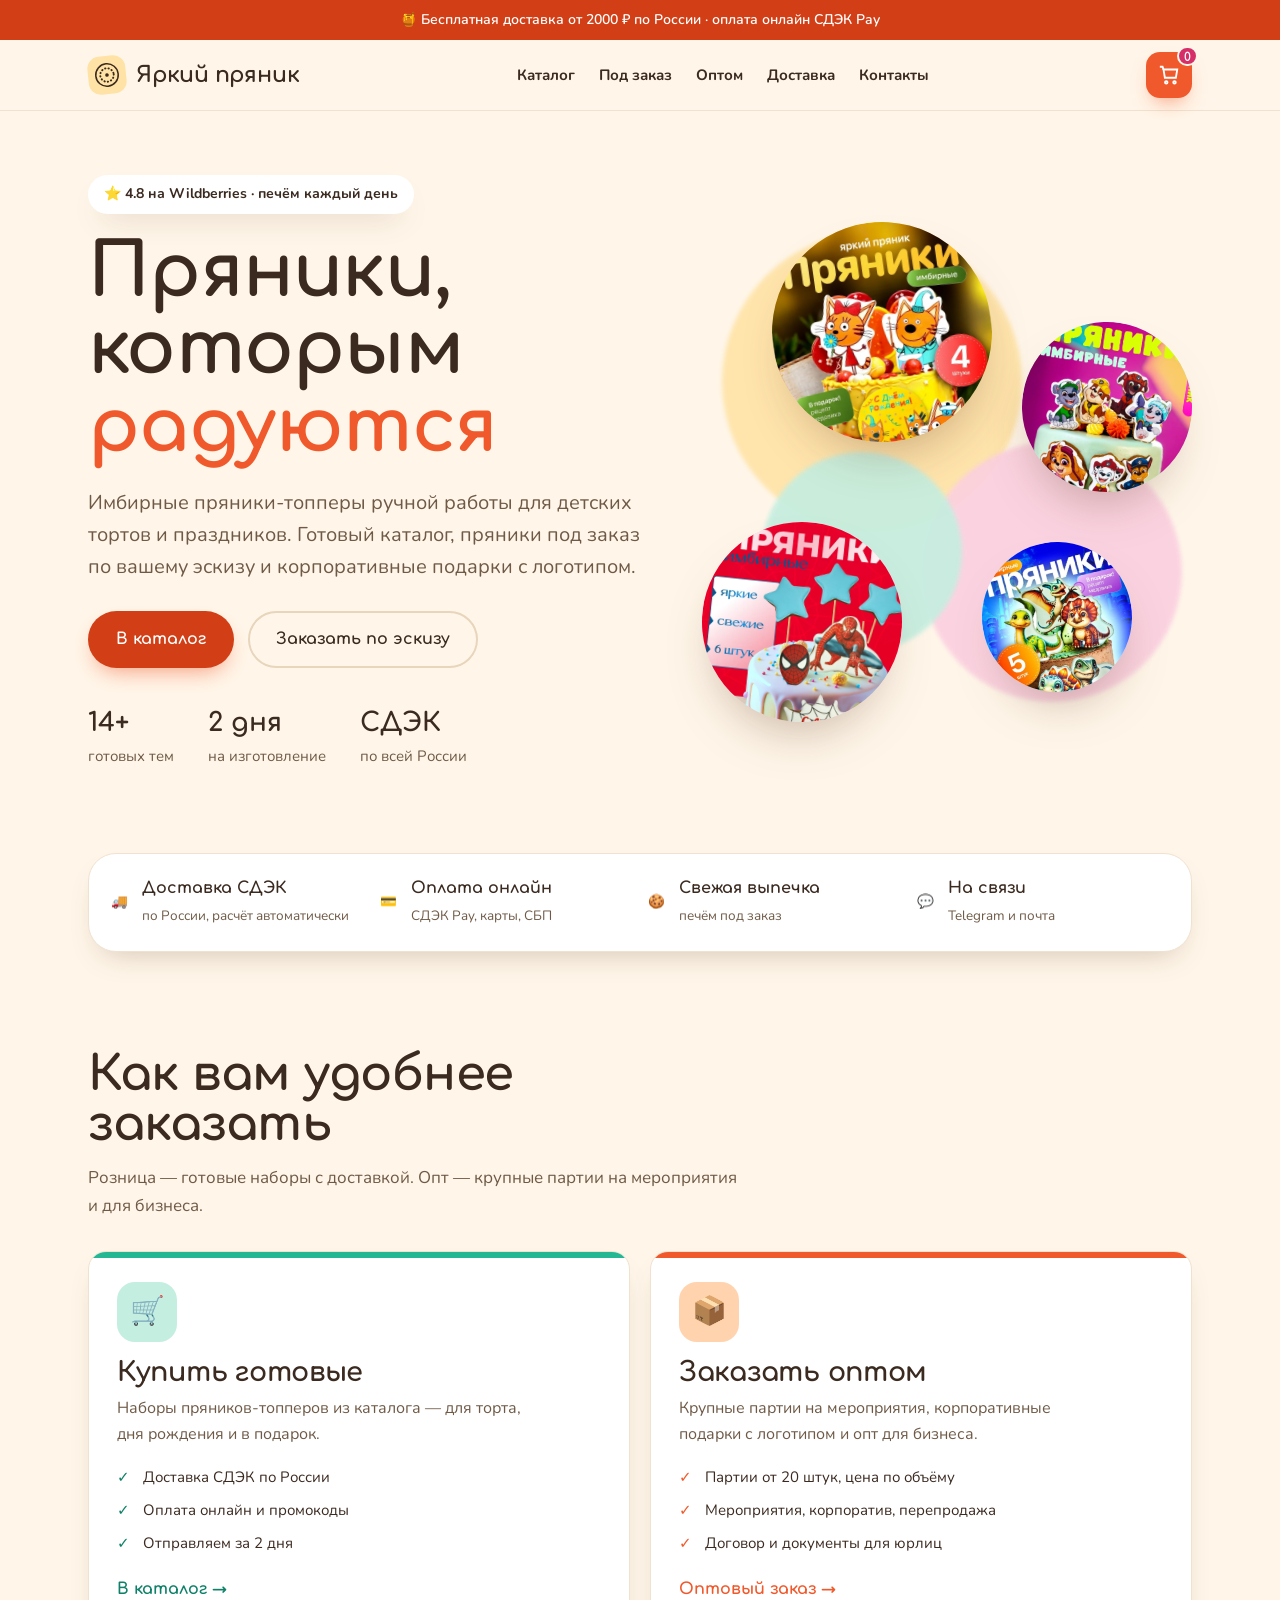
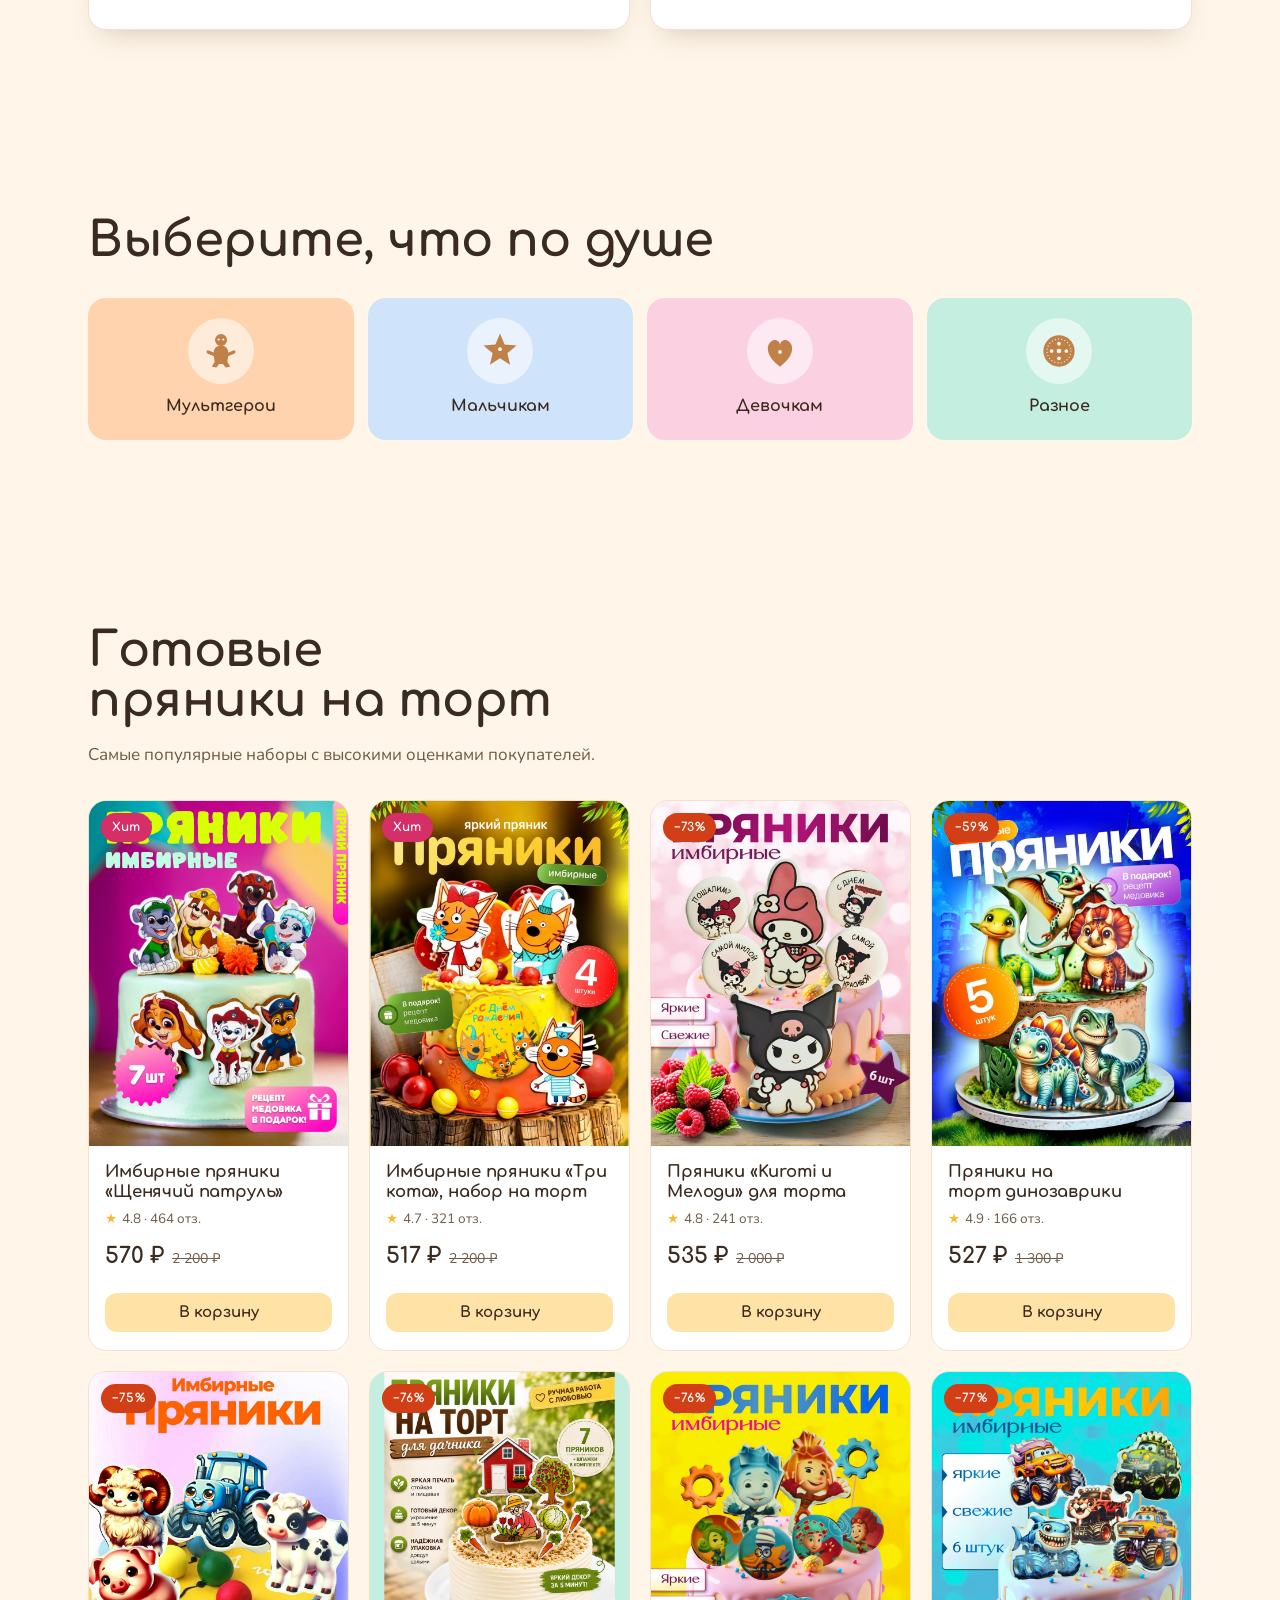
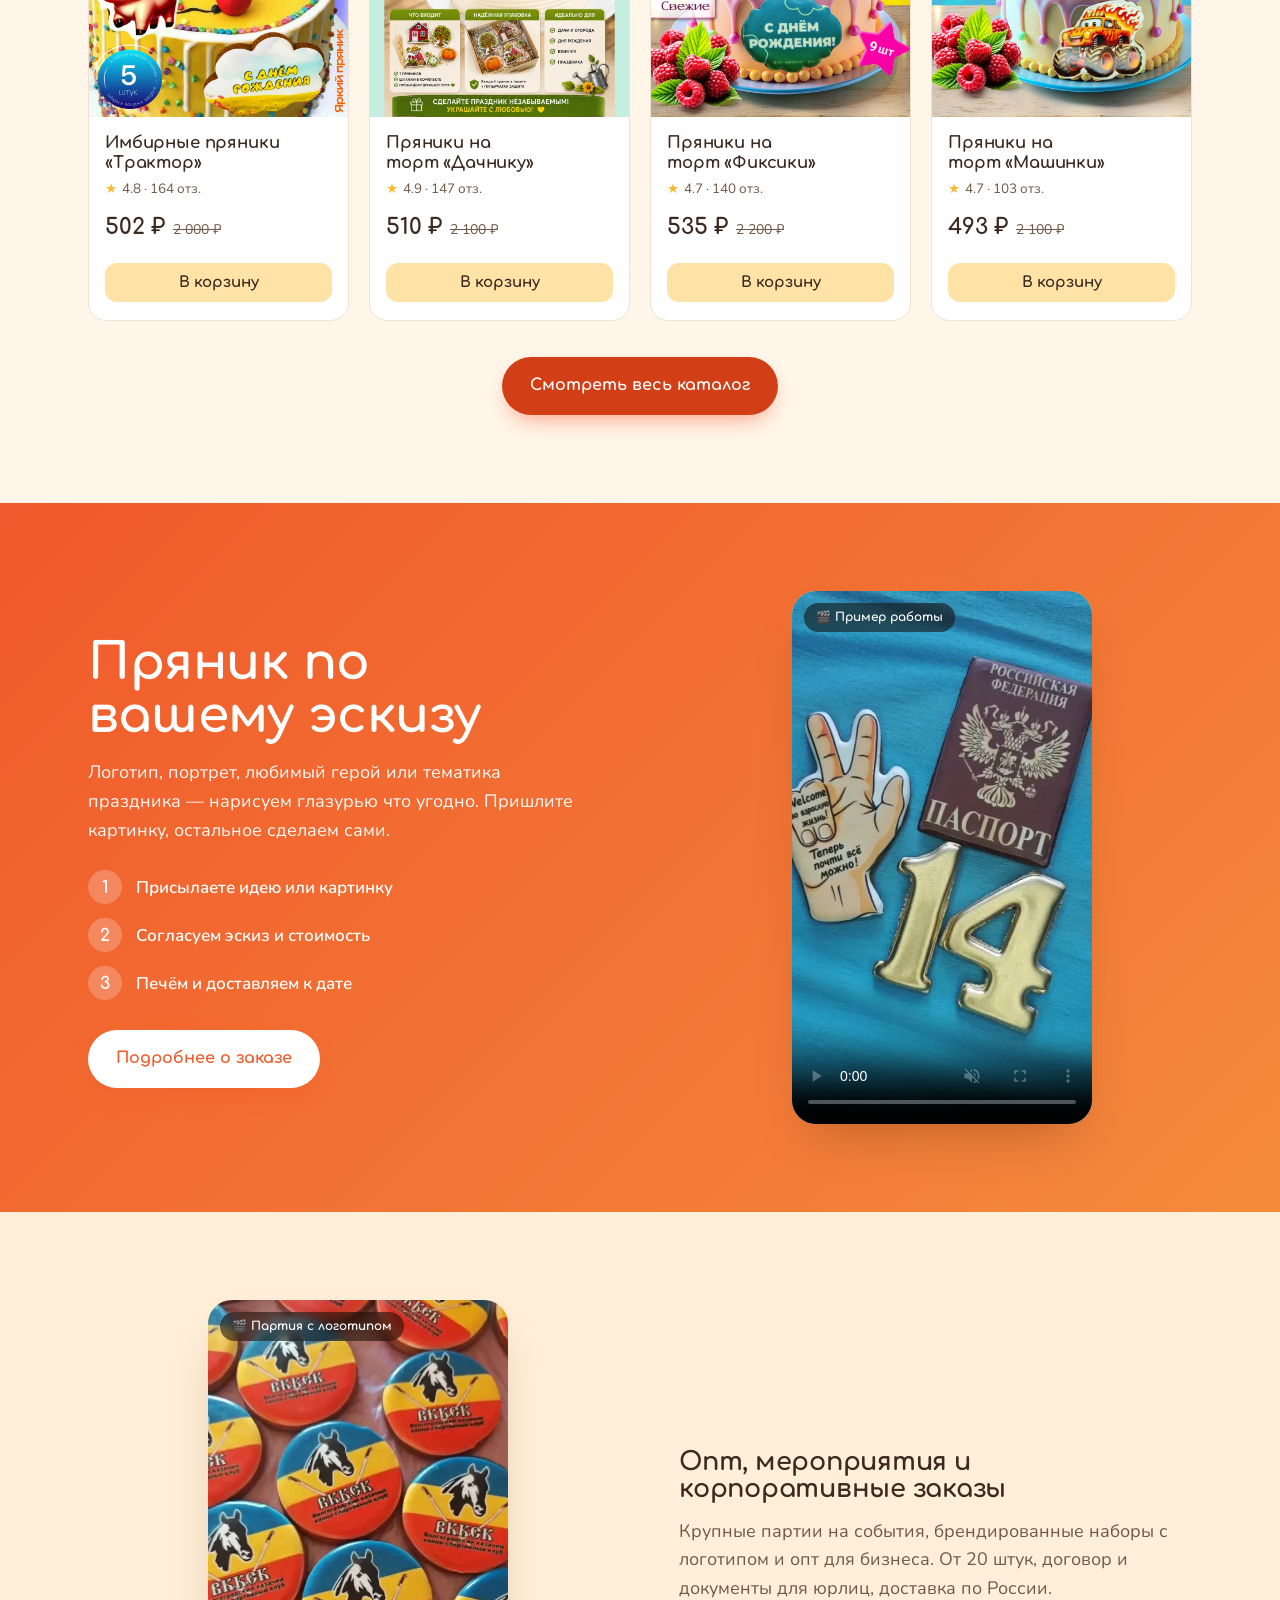
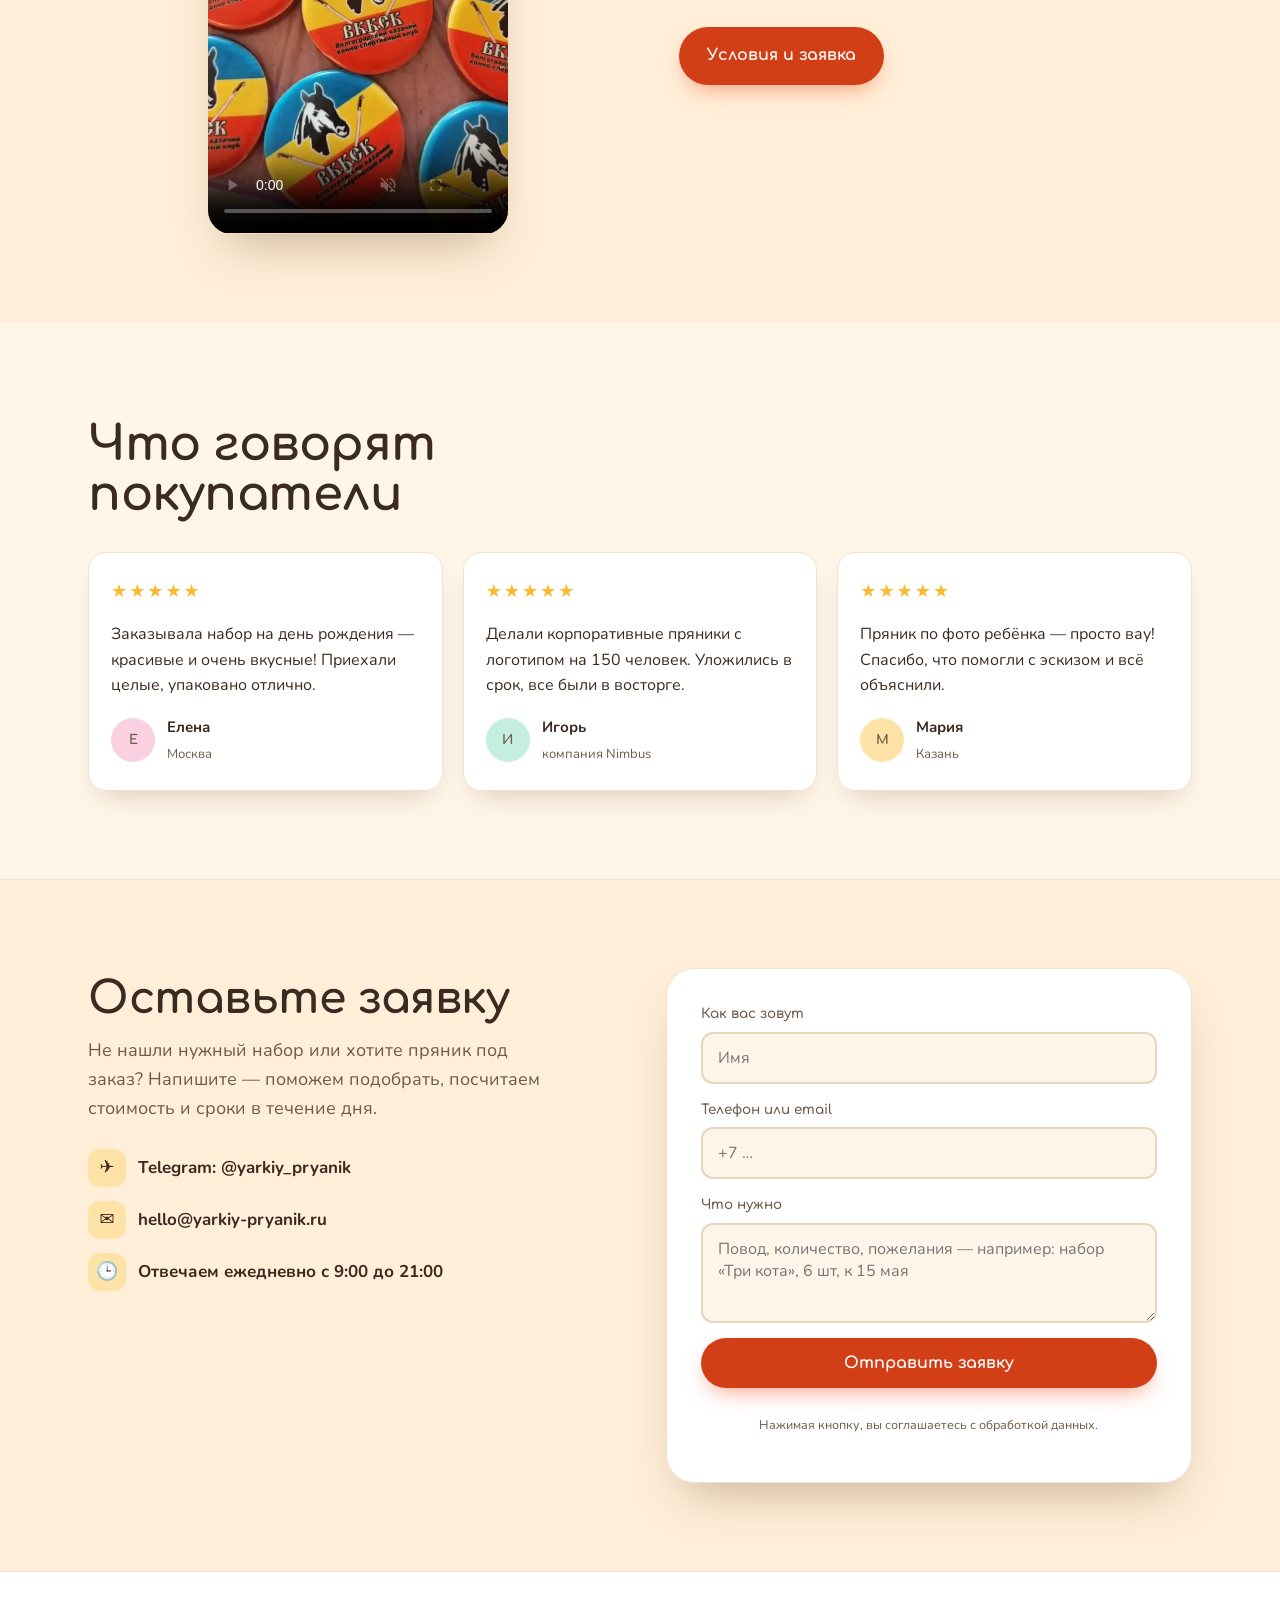
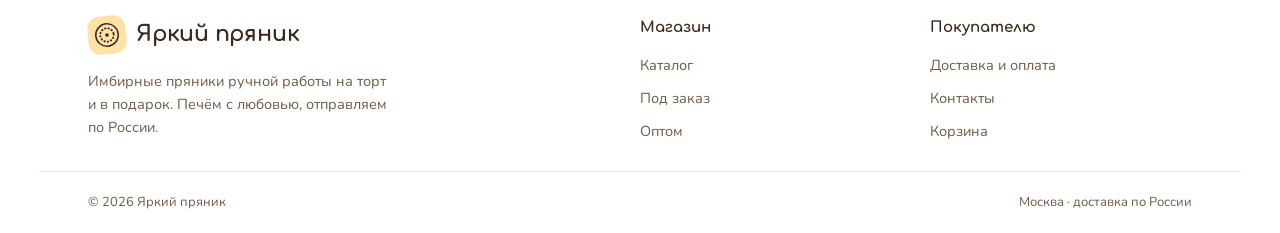
==== commit 525499bf: "Изображения без обрезки: карточки и товар в формате 3:4 (object-fit:contain) Фото товаров 900x1200 (" ====
--- a/index.html
+++ b/index.html
@@ -22,7 +22,7 @@
 <link rel="preconnect" href="https://fonts.gstatic.com" crossorigin>
 <link rel="preload" as="style" href="https://fonts.googleapis.com/css2?family=Comfortaa:wght@500;600;700&family=Nunito:wght@400;500;600;700;800&display=swap" onload="this.onload=null;this.rel='stylesheet'">
 <noscript><link rel="stylesheet" href="https://fonts.googleapis.com/css2?family=Comfortaa:wght@500;600;700&family=Nunito:wght@400;500;600;700;800&display=swap"></noscript>
-<link rel="stylesheet" href="styles.css?v=20260707b">
+<link rel="stylesheet" href="assets/css/styles.css?v=20260707c">
 </head>
 <body id="top">
 <a class="skip-link" href="#main">К содержимому</a>
@@ -237,8 +237,8 @@
 </footer>
 <!--/FOOTER-->
 
-<script src="products.js?v=20260707b"></script>
-<script src="app.js?v=20260707b" onerror="document.querySelectorAll('.reveal').forEach(e=>e.classList.add('in'))"></script>
+<script src="assets/js/products.js?v=20260707c"></script>
+<script src="assets/js/app.js?v=20260707c" onerror="document.querySelectorAll('.reveal').forEach(e=>e.classList.add('in'))"></script>
 <script>
   document.getElementById('homeGrid').innerHTML =
     [...YP.products].sort((a,b)=>(b.reviews||0)-(a.reviews||0)).slice(0,8).map(YP.cardHTML).join('');
--- a/assets/css/styles.css
+++ b/assets/css/styles.css
@@ -0,0 +1,377 @@
+/* ============================================================
+   Яркий пряник — многостраничный магазин. Дизайн-система.
+   ============================================================ */
+:root {
+  --cream:#FFF6E9; --cream-2:#FFEFD8; --card:#FFFFFF; --ink:#3B2A20; --muted:#6F5A47;
+  --line:#F0E2CF; --line-2:#E7D5BC;
+  --brand:#F0592B; --brand-d:#D23F16; --brand-dd:#B8340F; --honey:#FDB92E; --berry:#E8447C; --berry-d:#D62E67; --mint:#23B893; --mint-d:#0E8168; --blue:#3E8EDE; --lilac:#9B6BE0; --on-brand:#fff;
+  --t-honey:#FFE3A6; --t-orange:#FFD3AE; --t-berry:#FBD0E0; --t-mint:#C4EEE0; --t-blue:#CFE4FB; --t-lilac:#E6D8FA;
+  --maxw:1200px; --gutter:clamp(18px,4.5vw,48px); --r:18px; --r-lg:28px;
+  --shadow:0 14px 30px -14px rgba(90,50,20,.28); --shadow-lg:0 26px 50px -20px rgba(90,50,20,.35);
+  --display:"Comfortaa","Nunito",system-ui,sans-serif;
+  --body:"Nunito",ui-sans-serif,system-ui,-apple-system,"Segoe UI",Arial,sans-serif;
+  --ease:cubic-bezier(.22,.7,.3,1);
+}
+
+.t-honey{--tile:var(--t-honey)}.t-orange{--tile:var(--t-orange)}.t-berry{--tile:var(--t-berry)}.t-mint{--tile:var(--t-mint)}.t-blue{--tile:var(--t-blue)}.t-lilac{--tile:var(--t-lilac)}
+
+*{box-sizing:border-box}
+html{scroll-behavior:smooth}
+@media (prefers-reduced-motion:reduce){html{scroll-behavior:auto}}
+body{margin:0;background:var(--cream);color:var(--ink);font-family:var(--body);font-size:17px;line-height:1.6;-webkit-font-smoothing:antialiased;overflow-x:hidden}
+body.menu-open{overflow:hidden}
+a{color:inherit}
+img,svg{max-width:100%}
+::selection{background:var(--honey);color:#3B2A20}
+.wrap{width:100%;max-width:var(--maxw);margin-inline:auto;padding-inline:var(--gutter)}
+h1,h2,h3{margin:0;font-family:var(--display);font-weight:700;line-height:1.05;letter-spacing:-.01em;text-wrap:balance}
+.eyebrow{display:inline-block;font-family:var(--display);font-weight:700;font-size:13px;letter-spacing:.08em;text-transform:uppercase;color:var(--brand)}
+.eyebrow.light{color:var(--honey)}
+a:focus-visible,button:focus-visible,input:focus-visible,textarea:focus-visible,select:focus-visible,summary:focus-visible{outline:3px solid var(--brand);outline-offset:3px}
+.center{text-align:center}
+.skip-link{position:fixed;left:16px;top:-60px;z-index:200;background:var(--ink);color:var(--cream);font-family:var(--display);font-weight:700;font-size:15px;padding:11px 20px;border-radius:0 0 14px 14px;text-decoration:none;transition:top .2s var(--ease)}
+.skip-link:focus{top:0;outline:3px solid var(--brand);outline-offset:2px}
+
+/* ---------- Buttons ---------- */
+.btn{display:inline-flex;align-items:center;justify-content:center;gap:8px;font-family:var(--display);font-weight:700;font-size:16px;padding:14px 26px;border-radius:999px;border:2px solid transparent;cursor:pointer;text-decoration:none;transition:transform .18s var(--ease),box-shadow .18s var(--ease),background .18s,color .18s}
+.btn.primary{background:var(--brand-d);color:var(--on-brand);box-shadow:0 10px 22px -8px rgba(240,89,43,.6)}
+.btn.primary:hover{background:var(--brand-dd);transform:translateY(-2px);box-shadow:0 16px 28px -8px rgba(240,89,43,.7)}
+.btn.ghost{background:transparent;color:var(--ink);border-color:var(--line-2)}
+.btn.ghost:hover{background:var(--card);transform:translateY(-2px);box-shadow:var(--shadow)}
+.btn.block{width:100%}
+.btn:active{transform:translateY(0)}
+.btn[disabled]{opacity:.5;cursor:not-allowed}
+
+/* ---------- Promo + Header ---------- */
+.promo{background:var(--brand-d);color:#fff;text-align:center;font-weight:600;font-size:14px;padding:9px 16px}
+.top{position:sticky;top:0;z-index:60;background:color-mix(in srgb,var(--cream) 90%,transparent);backdrop-filter:saturate(140%) blur(10px);border-bottom:1px solid var(--line)}
+.nav{display:flex;align-items:center;justify-content:space-between;height:70px;gap:16px}
+.brand{display:inline-flex;align-items:center;gap:10px;font-family:var(--display);font-weight:700;font-size:22px;text-decoration:none;letter-spacing:-.01em;white-space:nowrap}
+.brand-seal{width:38px;height:38px;flex:none;background:var(--t-honey);border-radius:12px;display:grid;place-items:center;transform:rotate(-6deg)}
+.brand-seal svg{width:30px;height:30px}
+.nav-links{display:flex;gap:24px;font-weight:700;font-size:15px}
+.nav-links a{text-decoration:none;color:var(--ink);position:relative;padding:4px 0;transition:color .15s}
+.nav-links a::after{content:"";position:absolute;left:0;right:0;bottom:-2px;height:2px;background:var(--brand);border-radius:2px;transform:scaleX(0);transform-origin:left;transition:transform .22s var(--ease)}
+.nav-links a:hover{color:var(--brand)}
+.nav-links a:hover::after,.nav-links a.active::after{transform:scaleX(1)}
+.nav-links a.active{color:var(--brand)}
+.nav-right{display:flex;align-items:center;gap:10px}
+.icon-btn{width:42px;height:42px;border:none;background:var(--card);color:var(--ink);border-radius:12px;display:grid;place-items:center;cursor:pointer;box-shadow:var(--shadow);transition:transform .15s}
+.icon-btn:hover{transform:translateY(-2px)}
+.icon-btn svg{width:19px;height:19px}
+.cart-btn{position:relative;width:46px;height:46px;background:var(--brand);color:#fff;border-radius:14px;display:grid;place-items:center;text-decoration:none;box-shadow:0 10px 20px -8px rgba(240,89,43,.6);transition:transform .15s}
+.cart-btn:hover{transform:translateY(-2px)}
+.cart-btn svg{width:22px;height:22px}
+.cart-count{position:absolute;top:-6px;right:-6px;min-width:20px;height:20px;padding:0 5px;background:var(--berry-d);color:#fff;border-radius:999px;font-family:var(--display);font-weight:700;font-size:12px;display:grid;place-items:center;border:2px solid var(--cream)}
+.cart-btn.bump{animation:bump .4s var(--ease)}
+@keyframes bump{30%{transform:scale(1.18)}60%{transform:scale(.94)}}
+/* burger */
+.burger{display:none;width:42px;height:42px;border:none;background:var(--card);border-radius:12px;box-shadow:var(--shadow);cursor:pointer;position:relative}
+.burger span{position:absolute;left:11px;right:11px;height:2px;background:var(--ink);border-radius:2px;transition:transform .25s var(--ease),opacity .2s}
+.burger span:nth-child(1){top:14px}.burger span:nth-child(2){top:20px}.burger span:nth-child(3){top:26px}
+.burger.is-open span:nth-child(1){transform:translateY(6px) rotate(45deg)}
+.burger.is-open span:nth-child(2){opacity:0}
+.burger.is-open span:nth-child(3){transform:translateY(-6px) rotate(-45deg)}
+/* mobile drawer */
+.mobile-nav{position:fixed;left:0;right:0;top:0;padding:118px 24px 32px;background:var(--cream);border-bottom:1px solid var(--line);box-shadow:var(--shadow-lg);transform:translateY(-100%);transition:transform .32s var(--ease);z-index:55;display:flex;flex-direction:column;gap:6px}
+.mobile-nav.open{transform:translateY(0)}
+.mobile-nav a{text-decoration:none;font-family:var(--display);font-weight:700;font-size:20px;padding:14px 8px;border-bottom:1px solid var(--line);color:var(--ink)}
+.mobile-nav a.active{color:var(--brand)}
+@media (max-width:880px){.nav-links{display:none}.burger{display:block}.promo{font-size:12.5px;white-space:nowrap;overflow:hidden;text-overflow:ellipsis}.brand{font-size:20px}}
+@media (min-width:881px){.mobile-nav{display:none}}
+
+/* ---------- Section base ---------- */
+section{padding-block:clamp(48px,7vw,88px)}
+.sec-head{max-width:660px;margin-bottom:32px}
+.sec-head.center{margin-inline:auto;text-align:center}
+.sec-head h2{font-size:clamp(30px,4.4vw,48px);font-weight:700;margin-top:10px}
+.sec-head p{color:var(--muted);font-size:17px;margin:14px 0 0}
+/* прячем только если JS реально загрузился — иначе контент виден сразу (важно на медленном мобильном) */
+.js .reveal{opacity:0;transform:translateY(24px);transition:opacity .7s var(--ease),transform .7s var(--ease)}
+.js .reveal.in{opacity:1;transform:none}
+/* каскад: карточки в сетках проявляются друг за другом, а не разом */
+.grid-3>.reveal:nth-child(2),.grid-4>.reveal:nth-child(2),.review-grid>.reveal:nth-child(2){transition-delay:.07s}
+.grid-3>.reveal:nth-child(3),.grid-4>.reveal:nth-child(3),.review-grid>.reveal:nth-child(3){transition-delay:.14s}
+.grid-4>.reveal:nth-child(4){transition-delay:.21s}
+@media (prefers-reduced-motion:reduce){.reveal{opacity:1;transform:none;transition:none}.grid-3>.reveal,.grid-4>.reveal,.review-grid>.reveal{transition-delay:0s}}
+
+/* ---------- Page hero (внутренние страницы) ---------- */
+.page-hero{background:var(--cream-2);border-bottom:1px solid var(--line);padding-block:clamp(28px,4vw,52px)}
+.crumbs{display:flex;gap:8px;font-size:14px;color:var(--muted);margin-bottom:14px;flex-wrap:wrap}
+.crumbs a{text-decoration:none}.crumbs a:hover{color:var(--brand)}
+.crumbs span{opacity:.6}
+.page-hero h1{font-size:clamp(32px,5vw,54px);font-weight:700}
+.page-hero p{color:var(--muted);font-size:18px;margin:14px 0 0;max-width:60ch}
+
+/* ---------- Home hero ---------- */
+.hero{padding-block:clamp(30px,5vw,64px) clamp(40px,6vw,80px)}
+.hero-grid{display:grid;grid-template-columns:1.05fr .95fr;gap:clamp(28px,4vw,56px);align-items:center}
+@media (max-width:900px){.hero-grid{grid-template-columns:1fr}}
+.pill-tag{display:inline-block;background:var(--card);color:var(--ink);font-weight:700;font-size:14px;padding:8px 16px;border-radius:999px;box-shadow:var(--shadow)}
+.hero h1{font-size:clamp(40px,6.4vw,74px);font-weight:700;margin-top:20px}
+.hero h1 .hl{color:var(--brand);white-space:nowrap}
+.hero .lede{font-size:clamp(17px,1.9vw,20px);color:var(--muted);max-width:46ch;margin:20px 0 0}
+.hero-cta{display:flex;flex-wrap:wrap;gap:14px;margin-top:28px}
+.hero-facts{display:flex;flex-wrap:wrap;gap:24px 34px;list-style:none;padding:0;margin:34px 0 0}
+.hero-facts li{font-size:15px;color:var(--muted)}
+.hero-facts b{display:block;font-family:var(--display);font-weight:700;font-size:26px;color:var(--ink)}
+.hero-art{position:relative;aspect-ratio:1/1;min-height:320px}
+.blob{position:absolute;border-radius:50%;filter:blur(2px);opacity:.9}
+.b1{width:60%;height:60%;background:var(--t-honey);top:2%;left:6%}
+.b2{width:52%;height:52%;background:var(--t-berry);bottom:4%;right:2%}
+.b3{width:40%;height:40%;background:var(--t-mint);bottom:14%;left:14%}
+.cookie-disc{position:absolute;border-radius:50%;background:var(--tile);display:grid;place-items:center;box-shadow:var(--shadow-lg);overflow:hidden}
+.cookie-disc img{width:100%;height:100%;object-fit:cover}
+.hero-art .cookie-disc{width:44%;aspect-ratio:1}
+.hero-art .d1{top:0;left:16%;transform:rotate(-8deg)}
+.hero-art .d2{top:20%;right:0;width:34%;transform:rotate(9deg)}
+.hero-art .d3{bottom:0;left:2%;width:40%;transform:rotate(6deg)}
+.hero-art .d4{bottom:6%;right:12%;width:30%;transform:rotate(-10deg)}
+@media (prefers-reduced-motion:no-preference){.hero-art .cookie-disc{animation:bob 6s var(--ease) infinite}.hero-art .d2{animation-delay:-1.5s}.hero-art .d3{animation-delay:-3s}.hero-art .d4{animation-delay:-4.5s}}
+@keyframes bob{50%{transform:translateY(-12px)}}
+
+/* ---------- Trust ---------- */
+.trust-grid{display:grid;grid-template-columns:repeat(4,1fr);gap:16px;background:var(--card);border:1px solid var(--line);border-radius:var(--r-lg);padding:22px;box-shadow:var(--shadow)}
+@media (max-width:820px){.trust-grid{grid-template-columns:1fr 1fr}}
+@media (max-width:480px){.trust-grid{grid-template-columns:1fr}}
+.trust-item{display:flex;gap:14px;align-items:center}
+.ti-ico{font-size:26px;flex:none}
+.trust-item b{display:block;font-family:var(--display);font-size:16px}
+.trust-item span{font-size:13.5px;color:var(--muted)}
+
+/* ---------- Categories ---------- */
+.cat-tiles{display:grid;grid-template-columns:repeat(4,1fr);gap:14px}
+@media (max-width:520px){.cat-tiles{grid-template-columns:repeat(2,1fr)}}
+.cat-tile{background:var(--tile);border:none;border-radius:var(--r);padding:20px 12px;cursor:pointer;font-family:var(--display);font-weight:700;font-size:16px;color:var(--ink);text-decoration:none;display:flex;flex-direction:column;align-items:center;gap:10px;transition:transform .16s var(--ease),box-shadow .16s var(--ease)}
+.cat-tile:hover{transform:translateY(-4px);box-shadow:var(--shadow-lg)}
+.ct-ico{width:66px;height:66px;background:rgba(255,255,255,.55);border-radius:50%;display:grid;place-items:center}
+.ct-ico svg{width:46px;height:46px}
+
+/* ---------- Toolbar (каталог) ---------- */
+.toolbar{display:flex;flex-wrap:wrap;gap:14px;align-items:center;justify-content:space-between;margin-bottom:26px}
+.chips{display:flex;flex-wrap:wrap;gap:9px}
+.chip{font-family:var(--display);font-weight:600;font-size:14.5px;padding:9px 16px;border-radius:999px;border:2px solid var(--line-2);background:var(--card);color:var(--ink);cursor:pointer;transition:all .15s}
+.chip:hover{border-color:var(--brand);color:var(--brand)}
+.chip.is-active{background:var(--brand);border-color:var(--brand);color:#fff}
+.tools-right{display:flex;gap:10px;align-items:center;flex:1;justify-content:flex-end;flex-wrap:wrap}
+.search{position:relative;min-width:200px;max-width:300px;flex:1}
+.search svg{position:absolute;left:14px;top:50%;transform:translateY(-50%);width:18px;height:18px;color:var(--muted)}
+.search input{width:100%;font-family:var(--body);font-size:16px;padding:12px 14px 12px 42px;border-radius:999px;border:2px solid var(--line-2);background:var(--card);color:var(--ink)}
+.search input:hover{border-color:var(--muted)}
+.sort{font-family:var(--body);font-size:15px;padding:12px 16px;border-radius:999px;border:2px solid var(--line-2);background:var(--card);color:var(--ink);cursor:pointer}
+
+/* ---------- Product grid + card ---------- */
+.product-grid{display:grid;grid-template-columns:repeat(4,1fr);gap:20px}
+@media (max-width:1000px){.product-grid{grid-template-columns:repeat(3,1fr)}}
+@media (max-width:720px){.product-grid{grid-template-columns:repeat(2,1fr)}}
+@media (max-width:420px){.product-grid{grid-template-columns:1fr}}
+.card{position:relative;background:var(--card);border:1px solid var(--line);border-radius:var(--r);overflow:hidden;display:flex;flex-direction:column;transition:transform .18s var(--ease),box-shadow .18s var(--ease)}
+.card:hover{transform:translateY(-6px);box-shadow:var(--shadow-lg)}
+.card-media-link{display:block}
+.card-media{position:relative;aspect-ratio:3/4;background:var(--tile);overflow:hidden}
+.card-media img{width:100%;height:100%;object-fit:contain;display:block;transition:transform .4s var(--ease)}
+.card:hover .card-media img{transform:scale(1.03)}
+.badge{position:absolute;top:12px;left:12px;z-index:2;font-family:var(--display);font-weight:700;font-size:12px;padding:5px 11px;border-radius:999px;color:#fff;letter-spacing:.02em}
+.badge.hit{background:var(--berry-d)}.badge.new{background:var(--mint-d)}.badge.sale{background:var(--brand-d)}
+.card-body{padding:16px 16px 18px;display:flex;flex-direction:column;gap:6px;flex:1}
+.card-title{text-decoration:none;color:inherit}
+/* вся карточка кликабельна: растянутая ссылка заголовка на всю площадь, кнопка «В корзину» — выше */
+.card .card-title::after{content:"";position:absolute;inset:0;z-index:1}
+.card-title h3{font-size:16.5px;font-weight:700;line-height:1.2;display:-webkit-box;-webkit-line-clamp:2;-webkit-box-orient:vertical;overflow:hidden;min-height:2.4em;transition:color .15s}
+.card-title:hover h3{color:var(--brand)}
+.rating{font-size:13.5px;color:var(--muted);display:flex;align-items:center;gap:5px}
+.rating .star{color:var(--honey)}
+.price{margin-top:auto;display:flex;align-items:baseline;gap:8px;padding-top:4px}
+.price b{font-family:var(--display);font-weight:700;font-size:22px}
+.price s{color:var(--muted);font-size:14px}
+.add{position:relative;z-index:2;margin-top:12px;width:100%;padding:11px;border:none;border-radius:12px;background:var(--t-honey);color:var(--ink);font-family:var(--display);font-weight:700;font-size:15px;cursor:pointer;transition:background .15s,transform .12s}
+.add:hover{background:var(--honey)}
+.add:active{transform:scale(.97)}
+.add.added{background:var(--mint-d);color:#fff}
+.empty{grid-column:1/-1;text-align:center;color:var(--muted);font-size:17px;padding:40px 0}
+
+/* ---------- PDP ---------- */
+.pdp{padding-block:clamp(30px,4vw,56px)}
+.pdp-grid{display:grid;grid-template-columns:1.05fr 1fr;gap:clamp(28px,4vw,52px);align-items:start}
+@media (max-width:860px){.pdp-grid{grid-template-columns:1fr}}
+.gallery{position:sticky;top:90px}
+@media (max-width:860px){.gallery{position:static}}
+.g-main{border-radius:var(--r-lg);overflow:hidden;background:var(--tile);aspect-ratio:3/4;box-shadow:var(--shadow)}
+.g-main img{width:100%;height:100%;object-fit:contain;display:block}
+.g-thumbs{display:flex;gap:12px;margin-top:14px;flex-wrap:wrap}
+.g-thumb{width:64px;aspect-ratio:3/4;border-radius:14px;overflow:hidden;border:2px solid transparent;background:var(--tile);cursor:pointer;padding:0;transition:border-color .15s,transform .15s}
+.g-thumb img{width:100%;height:100%;object-fit:contain}
+.g-thumb.active{border-color:var(--brand)}
+.g-thumb:hover{transform:translateY(-2px)}
+.pdp-info h1{font-size:clamp(26px,3.4vw,40px);font-weight:700}
+.pdp-rating{display:flex;align-items:center;gap:8px;color:var(--muted);font-size:15px;margin-top:12px}
+.pdp-rating .star{color:var(--honey)}
+.pdp-price{display:flex;align-items:baseline;gap:12px;margin:20px 0;flex-wrap:wrap}
+.pdp-price b{font-family:var(--display);font-weight:700;font-size:38px}
+.pdp-price s{color:var(--muted);font-size:20px}
+.pdp-price .disc{background:var(--brand);color:#fff;font-family:var(--display);font-weight:700;font-size:14px;padding:4px 12px;border-radius:999px}
+.pdp-desc{color:var(--muted);font-size:16.5px;line-height:1.65}
+.pdp-buy{display:flex;gap:14px;align-items:center;margin:24px 0;flex-wrap:wrap}
+.stepper{display:inline-flex;align-items:center;border:2px solid var(--line-2);border-radius:999px;overflow:hidden}
+.stepper button{width:44px;height:48px;border:none;background:var(--card);color:var(--ink);font-size:22px;font-family:var(--display);cursor:pointer;transition:background .15s}
+.stepper button:hover{background:var(--cream-2)}
+.stepper span{min-width:44px;text-align:center;font-family:var(--display);font-weight:700;font-size:17px}
+.pdp-meta{display:flex;flex-direction:column;gap:12px;margin-top:24px;border-top:1px solid var(--line);padding-top:24px}
+.pdp-meta div{display:flex;gap:12px;align-items:flex-start;font-size:15px;color:var(--muted)}
+.pdp-meta .m-ico{font-size:20px}
+
+/* ---------- Custom / steps ---------- */
+.custom{background:linear-gradient(135deg,var(--brand),#F58A3C);color:#fff}
+.custom-in{display:grid;grid-template-columns:1.05fr .95fr;gap:clamp(28px,4vw,56px);align-items:center}
+@media (max-width:900px){.custom-in{grid-template-columns:1fr}}
+.custom h2{font-size:clamp(30px,4.4vw,50px);font-weight:700;margin-top:10px}
+.custom p{font-size:18px;opacity:.95;max-width:46ch;margin:16px 0 0}
+.steps{list-style:none;padding:0;margin:26px 0 30px;display:flex;flex-direction:column;gap:14px}
+.steps li{display:flex;align-items:center;gap:14px;font-weight:600;font-size:17px}
+.steps span{width:34px;height:34px;flex:none;background:rgba(255,255,255,.22);border-radius:50%;display:grid;place-items:center;font-family:var(--display);font-weight:700}
+.custom .btn.primary{background:#fff;color:var(--brand)}
+.custom .btn.primary:hover{background:#fff;color:var(--brand-d)}
+.custom-art{position:relative;aspect-ratio:1/1;min-height:280px}
+.custom-art .cookie-disc{box-shadow:0 24px 44px -18px rgba(0,0,0,.5)}
+.custom-art .big{width:56%;top:6%;left:6%;transform:rotate(-6deg)}
+.custom-art .mid{width:44%;bottom:4%;right:6%;transform:rotate(8deg)}
+.custom-art .sm{width:32%;bottom:24%;left:2%;transform:rotate(-12deg)}
+
+/* ---------- Cards grids (corp / features) ---------- */
+.grid-4{display:grid;grid-template-columns:repeat(4,1fr);gap:18px}
+@media (max-width:900px){.grid-4{grid-template-columns:1fr 1fr}}
+@media (max-width:520px){.grid-4{grid-template-columns:1fr}}
+.grid-3{display:grid;grid-template-columns:repeat(3,1fr);gap:18px}
+@media (max-width:820px){.grid-3{grid-template-columns:1fr}}
+.info-card{background:var(--card);border:1px solid var(--line);border-radius:var(--r);padding:24px 22px;box-shadow:var(--shadow)}
+.info-card .ic-ico{width:56px;height:56px;border-radius:16px;background:var(--tile);display:grid;place-items:center;font-size:26px;margin-bottom:14px}
+.info-card h3{font-size:19px;font-weight:700}
+.info-card p{margin:8px 0 0;font-size:14.5px;color:var(--muted)}
+.corp{background:var(--cream-2)}
+
+/* ---------- Два пути: розница / опт ---------- */
+.paths{display:grid;grid-template-columns:1fr 1fr;gap:20px}
+@media (max-width:760px){.paths{grid-template-columns:1fr}}
+.path-card{position:relative;display:flex;flex-direction:column;text-decoration:none;color:var(--ink);border-radius:var(--r);padding:30px 28px 26px;border:1px solid var(--line);background:var(--card);box-shadow:var(--shadow);overflow:hidden;transition:transform .16s var(--ease),box-shadow .16s var(--ease)}
+.path-card::before{content:"";position:absolute;inset:0 0 auto;height:6px}
+.path-card.p-retail::before{background:var(--mint)}
+.path-card.p-b2b::before{background:var(--brand)}
+.path-card:hover{transform:translateY(-5px);box-shadow:var(--shadow-lg)}
+.path-ico{width:60px;height:60px;border-radius:18px;display:grid;place-items:center;font-size:28px;margin-bottom:16px}
+.p-retail .path-ico{background:var(--t-mint)}
+.p-b2b .path-ico{background:var(--t-orange)}
+.path-card h3{font-family:var(--display);font-weight:700;font-size:clamp(22px,2.6vw,27px)}
+.path-card>p{margin:10px 0 0;color:var(--muted);font-size:16px;max-width:42ch}
+.path-list{list-style:none;padding:0;margin:18px 0 0;display:flex;flex-direction:column;gap:9px}
+.path-list li{position:relative;padding-left:26px;font-size:15px;color:var(--ink)}
+.path-list li::before{content:"✓";position:absolute;left:0;top:0;font-weight:700;color:var(--mint-d)}
+.p-b2b .path-list li::before{color:var(--brand)}
+.path-cta{margin-top:22px;font-family:var(--display);font-weight:700;font-size:16px;color:var(--brand)}
+.p-retail .path-cta{color:var(--mint-d)}
+.gallery-strip{display:grid;grid-template-columns:repeat(4,1fr);gap:14px}
+@media (max-width:720px){.gallery-strip{grid-template-columns:1fr 1fr}}
+.gallery-strip img{width:100%;aspect-ratio:1;object-fit:cover;border-radius:var(--r);box-shadow:var(--shadow)}
+
+/* ---------- Видео-блок ---------- */
+.video-frame{position:relative;width:min(300px,100%);margin-inline:auto;aspect-ratio:9/16;border-radius:24px;overflow:hidden;box-shadow:var(--shadow-lg);background:var(--t-honey)}
+.video-frame video{width:100%;height:100%;object-fit:cover;display:block}
+.video-frame .vf-badge{position:absolute;left:12px;top:12px;background:rgba(20,10,4,.55);color:#fff;font-family:var(--display);font-weight:700;font-size:12px;padding:5px 12px;border-radius:999px;-webkit-backdrop-filter:blur(4px);backdrop-filter:blur(4px);z-index:2}
+.custom-media{display:grid;place-items:center}
+.corp-home{display:grid;grid-template-columns:auto 1fr;gap:clamp(28px,4vw,56px);align-items:center}
+@media (max-width:820px){.corp-home{grid-template-columns:1fr}}
+.example-media{display:grid;grid-template-columns:auto 1fr;gap:clamp(20px,3vw,36px);align-items:center}
+@media (max-width:760px){.example-media{grid-template-columns:1fr}}
+.example-media .gallery-strip{grid-template-columns:repeat(2,1fr)}
+
+/* ---------- Reviews ---------- */
+.review-grid{display:grid;grid-template-columns:repeat(3,1fr);gap:20px}
+@media (max-width:900px){.review-grid{grid-template-columns:1fr}}
+.review{background:var(--card);border:1px solid var(--line);border-radius:var(--r);padding:24px 22px;box-shadow:var(--shadow);display:grid;grid-template-rows:auto 1fr auto;gap:16px;height:100%}
+.stars{color:var(--honey);font-size:18px;letter-spacing:2px}
+.review p{margin:0;font-size:16px}
+.who{display:flex;align-items:center;gap:12px}
+.ava{width:44px;height:44px;flex:none;border-radius:50%;background:var(--tile);display:grid;place-items:center;font-family:var(--display);font-weight:700;font-size:18px;color:var(--ink)}
+.who b{display:block;font-size:15px}.who span{font-size:13px;color:var(--muted)}
+
+/* ---------- FAQ ---------- */
+.faq{max-width:820px;margin-inline:0;display:flex;flex-direction:column;gap:12px}
+details{background:var(--card);border:1px solid var(--line);border-radius:var(--r);box-shadow:var(--shadow);overflow:hidden}
+summary{list-style:none;cursor:pointer;padding:20px 22px;display:flex;justify-content:space-between;align-items:center;gap:16px;font-family:var(--display);font-weight:700;font-size:clamp(16px,2.2vw,19px)}
+summary::-webkit-details-marker{display:none}
+.plus{width:24px;height:24px;flex:none;position:relative}
+.plus::before,.plus::after{content:"";position:absolute;background:var(--brand);border-radius:2px}
+.plus::before{left:2px;right:2px;top:11px;height:2.5px}
+.plus::after{top:2px;bottom:2px;left:11px;width:2.5px;transition:transform .25s var(--ease)}
+details[open] .plus::after{transform:scaleY(0)}
+details .ans{padding:0 22px 22px;color:var(--muted);font-size:15.5px}
+
+/* ---------- Forms ---------- */
+.form-card{background:var(--card);border:1px solid var(--line);border-radius:var(--r-lg);box-shadow:var(--shadow-lg);padding:clamp(24px,3vw,34px);display:flex;flex-direction:column;gap:15px}
+.field{display:flex;flex-direction:column;gap:7px}
+.field label{font-family:var(--display);font-weight:600;font-size:13.5px;color:var(--muted)}
+.field input,.field textarea,.field select{font-family:var(--body);font-size:16px;padding:13px 15px;border-radius:12px;border:2px solid var(--line-2);background:var(--cream);color:var(--ink);width:100%;transition:border-color .15s}
+.field input:hover,.field textarea:hover,.field select:hover{border-color:var(--muted)}
+.field textarea{resize:vertical;min-height:100px}
+.form-note{font-size:12.5px;color:var(--muted);text-align:center}
+.two-col{display:grid;grid-template-columns:1fr 1fr;gap:14px}
+@media (max-width:520px){.two-col{grid-template-columns:1fr}}
+
+/* ---------- Contacts ---------- */
+.contact-grid{display:grid;grid-template-columns:1fr 1fr;gap:clamp(28px,4vw,52px);align-items:start}
+@media (max-width:860px){.contact-grid{grid-template-columns:1fr}}
+.contact-list{list-style:none;padding:0;margin:26px 0 0;display:flex;flex-direction:column;gap:14px;font-weight:700}
+.contact-list li{display:flex;align-items:center;gap:12px}
+.contact-list a{text-decoration:none}.contact-list a:hover{color:var(--brand)}
+.cl-ico{width:38px;height:38px;flex:none;background:var(--t-honey);border-radius:12px;display:grid;place-items:center;font-size:18px}
+
+/* ---------- Cart / Checkout ---------- */
+.cart-grid{display:grid;grid-template-columns:1.5fr 1fr;gap:28px;align-items:start}
+@media (max-width:900px){.cart-grid{grid-template-columns:1fr}}
+.cart-list{display:flex;flex-direction:column;gap:14px}
+.cart-item{display:grid;grid-template-columns:88px 1fr auto;gap:16px;background:var(--card);border:1px solid var(--line);border-radius:var(--r);padding:14px;box-shadow:var(--shadow);align-items:center}
+.cart-item .ci-img{width:88px;height:88px;border-radius:12px;overflow:hidden;background:var(--tile)}
+.cart-item .ci-img img{width:100%;height:100%;object-fit:cover}
+.cart-item h3{font-size:16px;font-weight:700;line-height:1.25}
+.cart-item .ci-price{color:var(--muted);font-size:14px;margin-top:4px}
+.cart-item .ci-right{display:flex;flex-direction:column;align-items:flex-end;gap:10px}
+.cart-item .ci-total{font-family:var(--display);font-weight:700;font-size:18px;white-space:nowrap}
+.ci-remove{background:none;border:none;color:var(--muted);cursor:pointer;font-size:13px;text-decoration:underline}
+.ci-remove:hover{color:var(--brand)}
+.mini-step{display:inline-flex;align-items:center;border:2px solid var(--line-2);border-radius:999px}
+.mini-step button{width:34px;height:38px;border:none;background:var(--card);color:var(--ink);font-size:18px;font-family:var(--display);cursor:pointer}
+.mini-step span{min-width:34px;text-align:center;font-family:var(--display);font-weight:700}
+.summary{position:sticky;top:90px;background:var(--card);border:1px solid var(--line);border-radius:var(--r-lg);box-shadow:var(--shadow-lg);padding:26px;display:flex;flex-direction:column;gap:14px}
+@media (max-width:900px){.summary{position:static}}
+.summary h3{font-size:22px;font-weight:700}
+.sum-row{display:flex;justify-content:space-between;font-size:15px;color:var(--muted)}
+.sum-row.total{color:var(--ink);font-family:var(--display);font-weight:700;font-size:22px;border-top:1px solid var(--line);padding-top:14px}
+.promo-row{display:flex;gap:8px}
+.promo-row input{flex:1;font-family:var(--body);font-size:16px;padding:11px 14px;border-radius:10px;border:2px solid var(--line-2);background:var(--cream);color:var(--ink);text-transform:uppercase}
+.promo-row button{padding:0 18px;border-radius:10px;border:2px solid var(--brand);background:transparent;color:var(--brand);font-family:var(--display);font-weight:700;cursor:pointer}
+.promo-ok{color:var(--mint-d);font-size:13px;font-weight:700}
+.cart-empty{text-align:center;padding:60px 20px;color:var(--muted)}
+.cart-empty .big{font-size:52px}
+/* stepper */
+.steps-bar{display:flex;gap:8px;margin-bottom:28px;flex-wrap:wrap}
+.steps-bar .st{flex:1;min-width:120px;display:flex;align-items:center;gap:10px;padding:12px 14px;border-radius:14px;background:var(--card);border:1px solid var(--line);font-family:var(--display);font-weight:700;font-size:14px;color:var(--muted)}
+.steps-bar .st .n{width:26px;height:26px;border-radius:50%;background:var(--cream-2);display:grid;place-items:center;font-size:14px;flex:none}
+.steps-bar .st.active{color:var(--ink);border-color:var(--brand)}
+.steps-bar .st.active .n{background:var(--brand);color:#fff}
+.steps-bar .st.done .n{background:var(--mint-d);color:#fff}
+.checkout-success{text-align:center;padding:48px 20px;max-width:520px;margin-inline:auto}
+.checkout-success .big{font-size:64px}
+
+/* ---------- Footer ---------- */
+.foot{background:var(--card);border-top:1px solid var(--line)}
+.foot-in{display:grid;grid-template-columns:2fr 1fr 1fr;gap:28px;padding-block:44px 28px}
+@media (max-width:720px){.foot-in{grid-template-columns:1fr 1fr}.foot-brand{grid-column:1/-1}}
+.foot-brand p{color:var(--muted);font-size:14.5px;margin:12px 0 0;max-width:34ch}
+.foot-col{display:flex;flex-direction:column;gap:10px}
+.foot-col b{font-family:var(--display);font-size:15px;margin-bottom:4px}
+.foot-col a{text-decoration:none;color:var(--muted);font-size:14.5px}.foot-col a:hover{color:var(--brand)}
+.foot-bottom{display:flex;justify-content:space-between;flex-wrap:wrap;gap:10px;padding-block:20px;border-top:1px solid var(--line)}
+.foot-bottom small{color:var(--muted);font-size:13px}
+
+/* ---------- Toast ---------- */
+.toast{position:fixed;left:50%;bottom:24px;transform:translate(-50%,140%);background:var(--ink);color:var(--cream);font-family:var(--display);font-weight:700;font-size:15px;padding:13px 22px;border-radius:999px;box-shadow:var(--shadow-lg);z-index:100;transition:transform .35s var(--ease);max-width:90vw;text-align:center}
+.toast.show{transform:translate(-50%,0)}
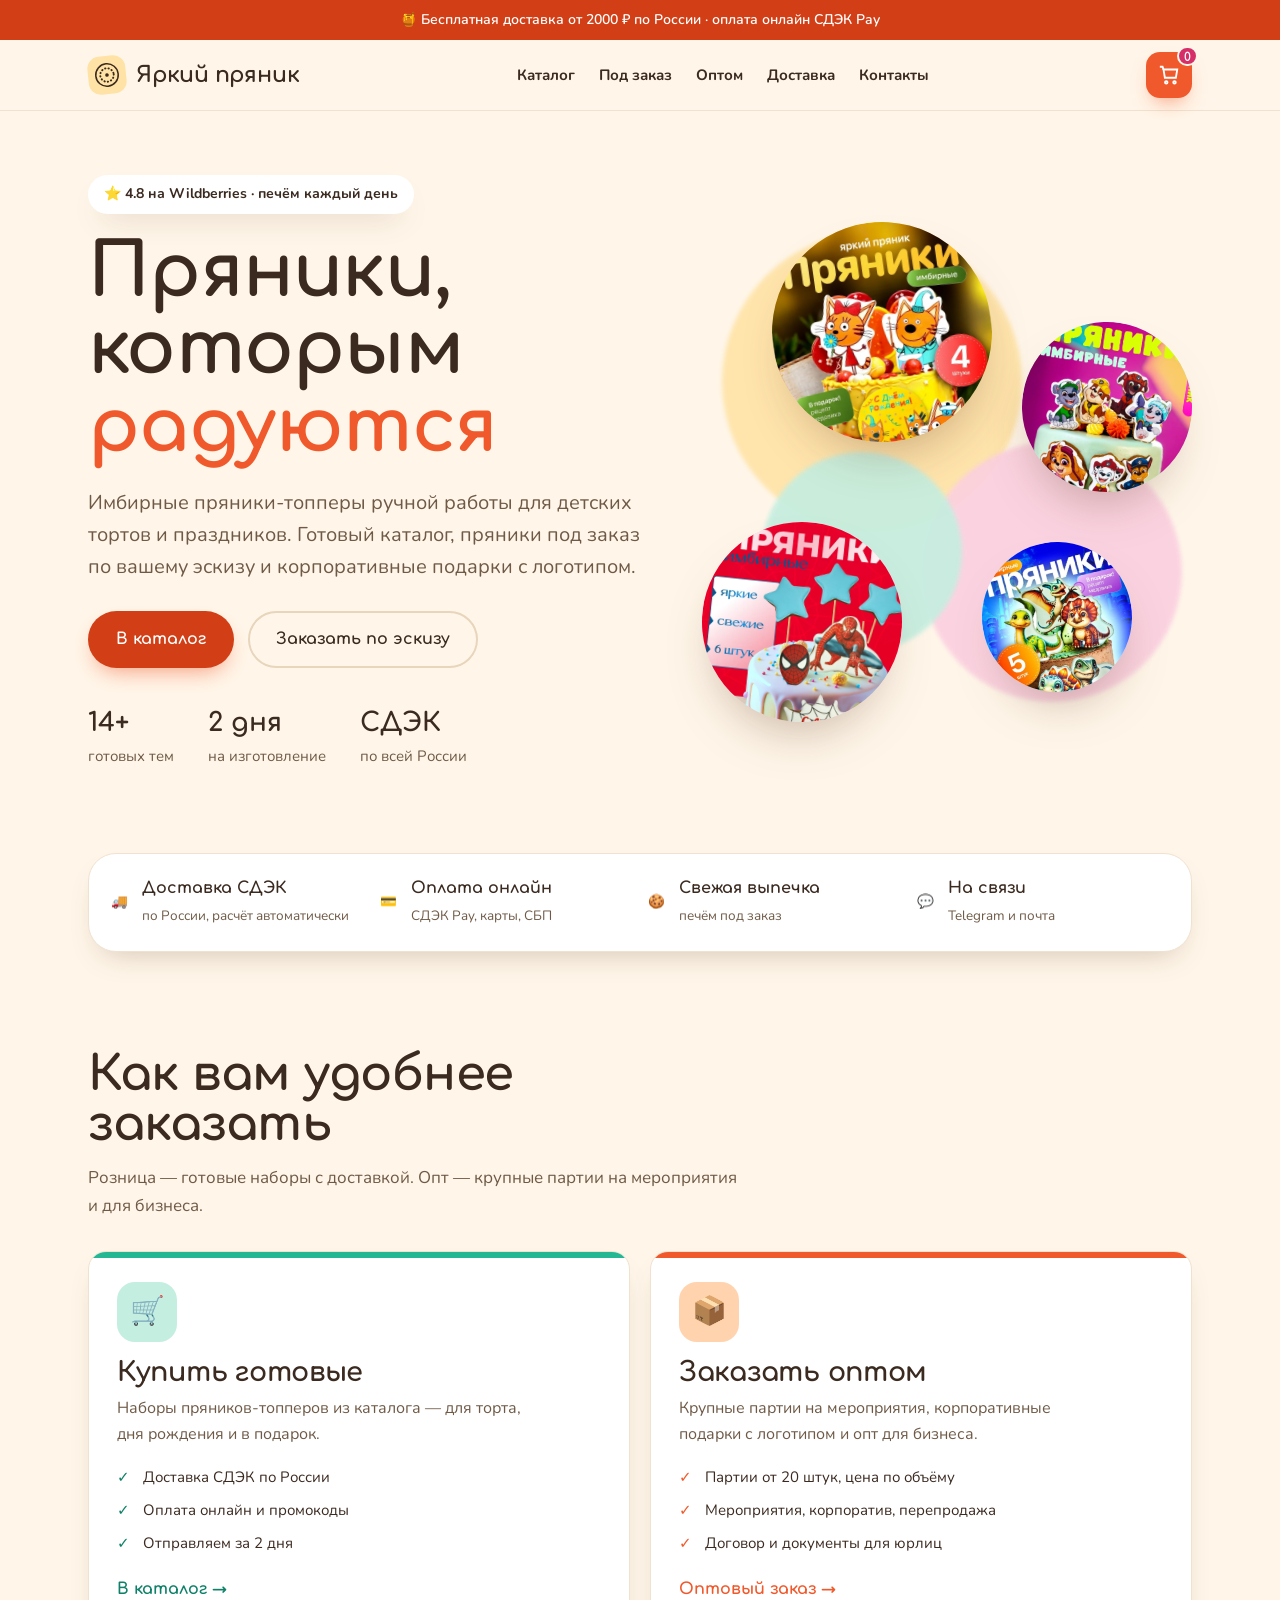
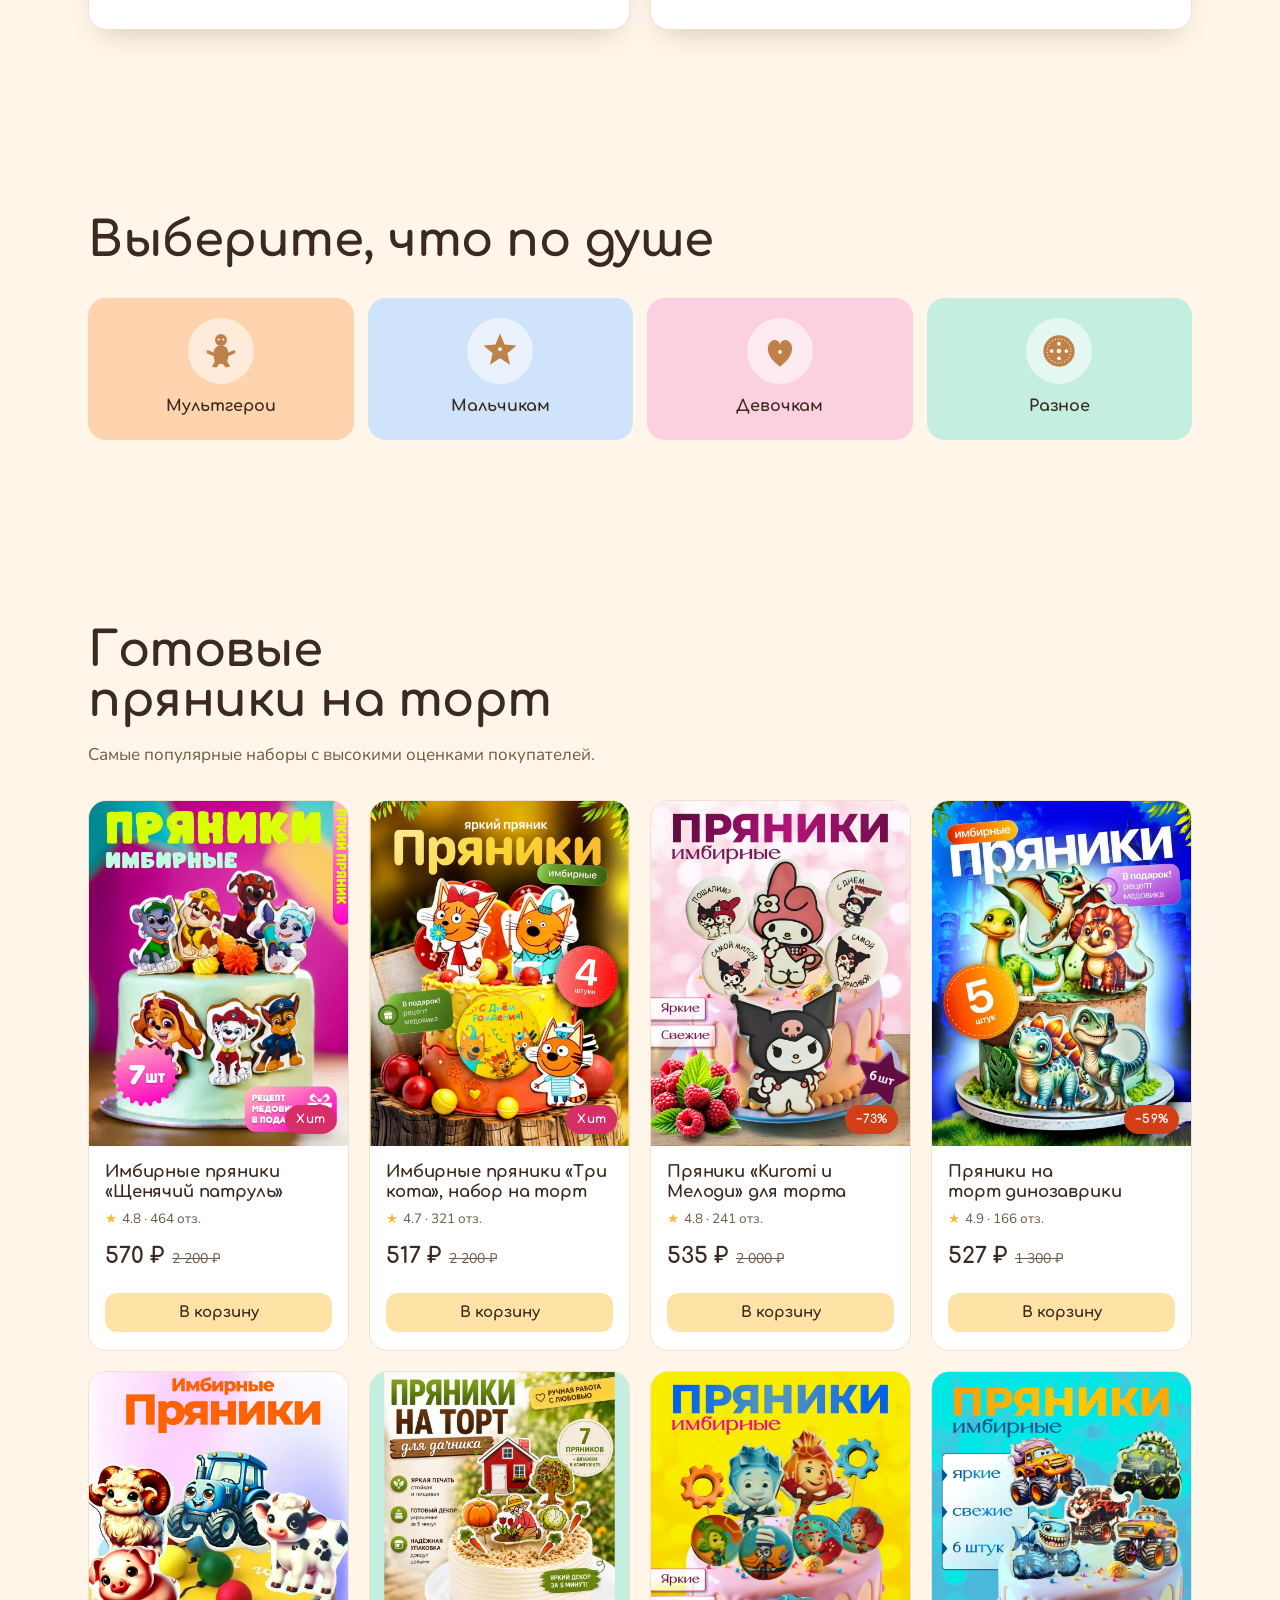
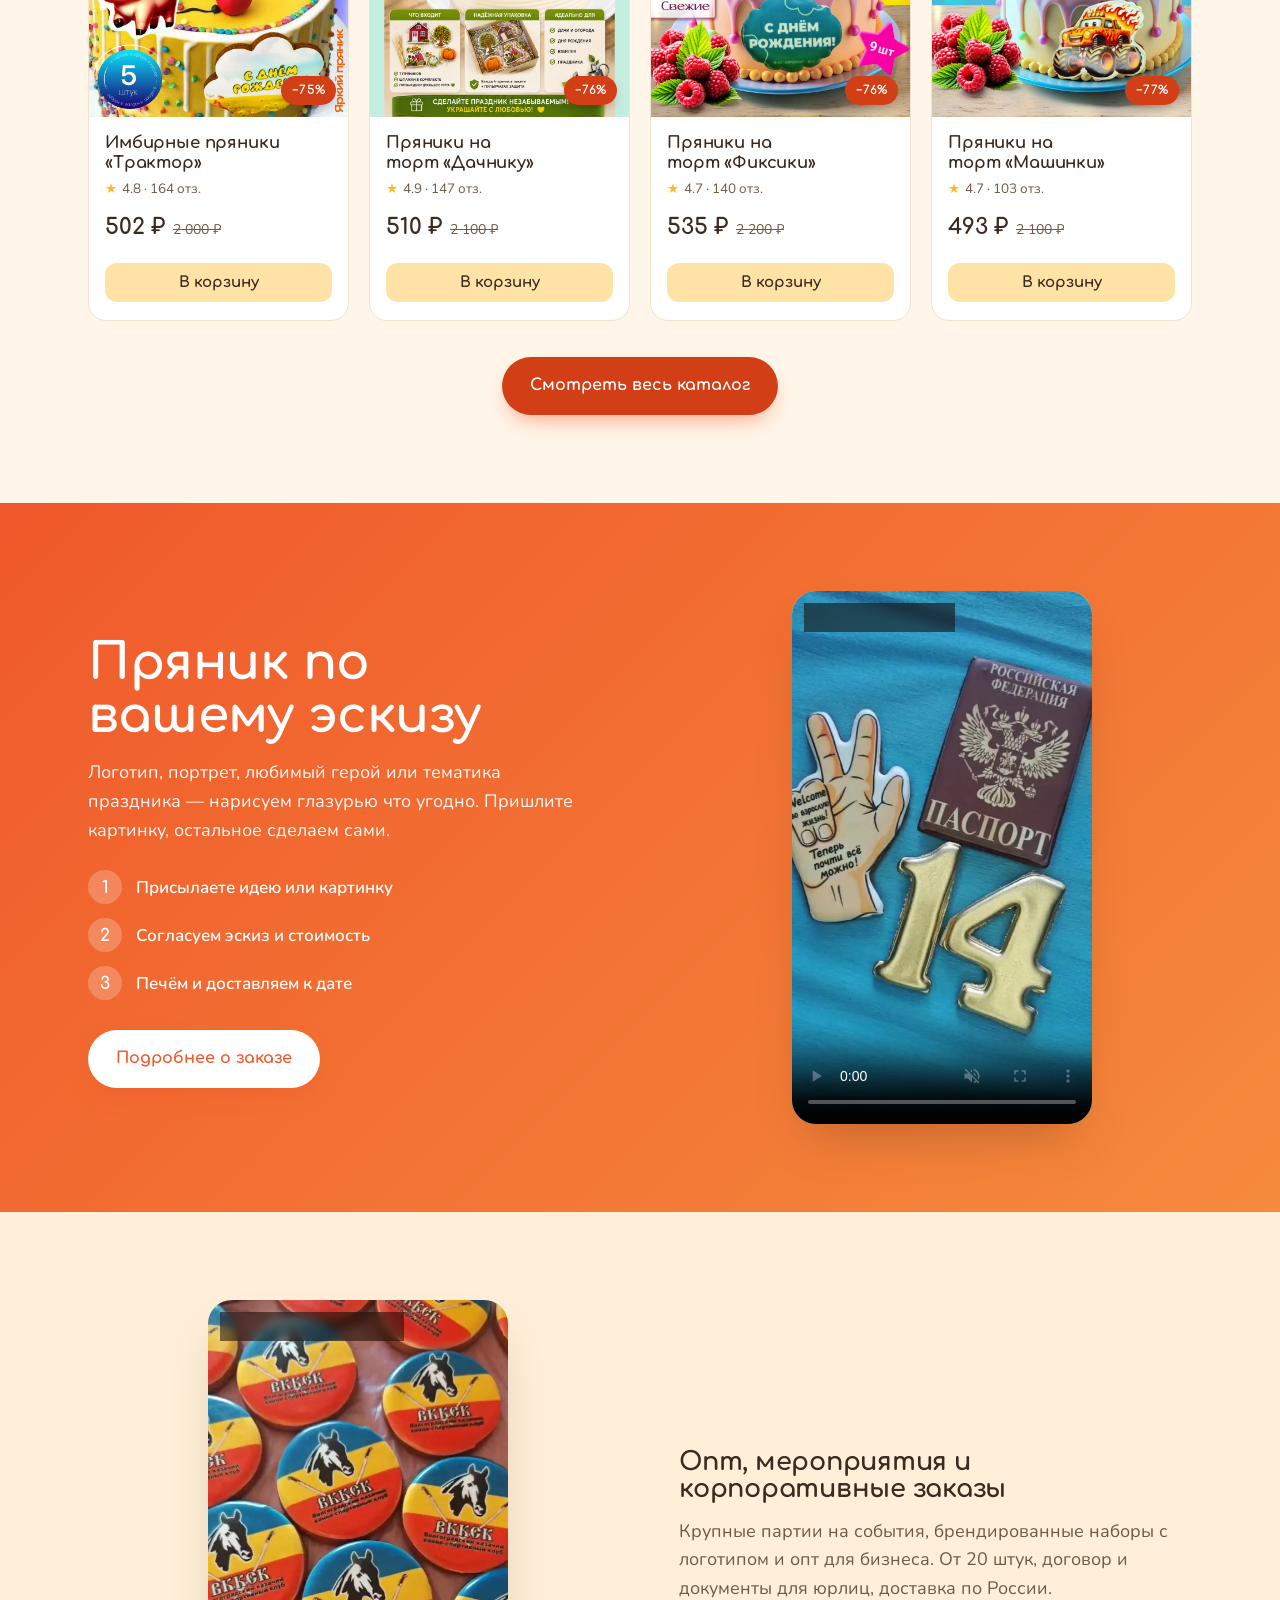
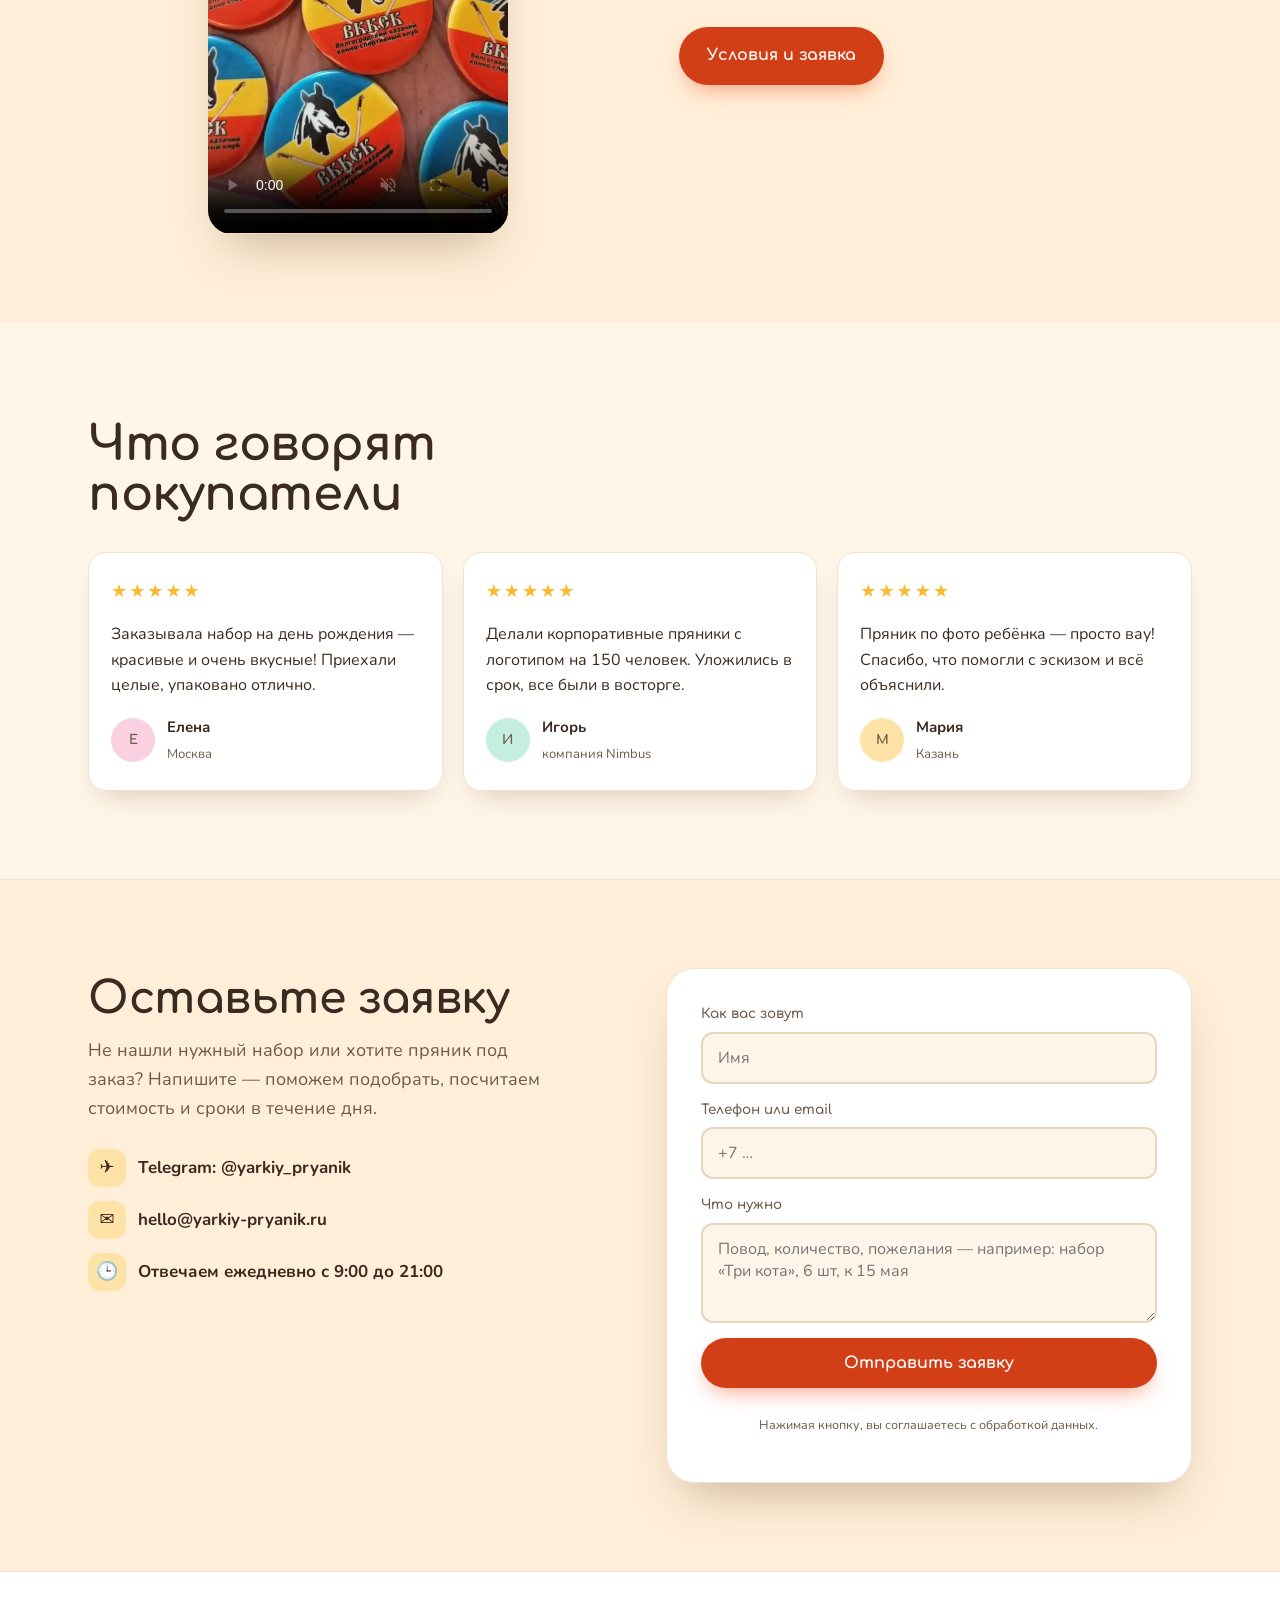
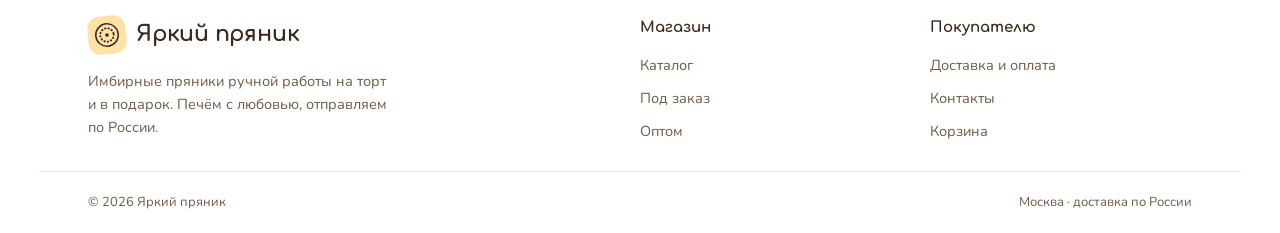
==== commit 657376a5: "Бейджи (Хит/скидка/новинка) — в правый нижний угол изображения Co-Authored-By: Claude Opus 4.8 <nore" ====
--- a/index.html
+++ b/index.html
@@ -22,7 +22,7 @@
 <link rel="preconnect" href="https://fonts.gstatic.com" crossorigin>
 <link rel="preload" as="style" href="https://fonts.googleapis.com/css2?family=Comfortaa:wght@500;600;700&family=Nunito:wght@400;500;600;700;800&display=swap" onload="this.onload=null;this.rel='stylesheet'">
 <noscript><link rel="stylesheet" href="https://fonts.googleapis.com/css2?family=Comfortaa:wght@500;600;700&family=Nunito:wght@400;500;600;700;800&display=swap"></noscript>
-<link rel="stylesheet" href="assets/css/styles.css?v=20260707c">
+<link rel="stylesheet" href="assets/css/styles.css?v=20260707d">
 </head>
 <body id="top">
 <a class="skip-link" href="#main">К содержимому</a>
@@ -237,8 +237,8 @@
 </footer>
 <!--/FOOTER-->
 
-<script src="assets/js/products.js?v=20260707c"></script>
-<script src="assets/js/app.js?v=20260707c" onerror="document.querySelectorAll('.reveal').forEach(e=>e.classList.add('in'))"></script>
+<script src="assets/js/products.js?v=20260707d"></script>
+<script src="assets/js/app.js?v=20260707d" onerror="document.querySelectorAll('.reveal').forEach(e=>e.classList.add('in'))"></script>
 <script>
   document.getElementById('homeGrid').innerHTML =
     [...YP.products].sort((a,b)=>(b.reviews||0)-(a.reviews||0)).slice(0,8).map(YP.cardHTML).join('');
--- a/assets/css/styles.css
+++ b/assets/css/styles.css
@@ -171,7 +171,7 @@
 .card-media{position:relative;aspect-ratio:3/4;background:var(--tile);overflow:hidden}
 .card-media img{width:100%;height:100%;object-fit:contain;display:block;transition:transform .4s var(--ease)}
 .card:hover .card-media img{transform:scale(1.03)}
-.badge{position:absolute;top:12px;left:12px;z-index:2;font-family:var(--display);font-weight:700;font-size:12px;padding:5px 11px;border-radius:999px;color:#fff;letter-spacing:.02em}
+.badge{position:absolute;right:12px;bottom:12px;z-index:2;font-family:var(--display);font-weight:700;font-size:12px;padding:5px 11px;border-radius:999px;color:#fff;letter-spacing:.02em;box-shadow:0 6px 16px -6px rgba(0,0,0,.45)}
 .badge.hit{background:var(--berry-d)}.badge.new{background:var(--mint-d)}.badge.sale{background:var(--brand-d)}
 .card-body{padding:16px 16px 18px;display:flex;flex-direction:column;gap:6px;flex:1}
 .card-title{text-decoration:none;color:inherit}
